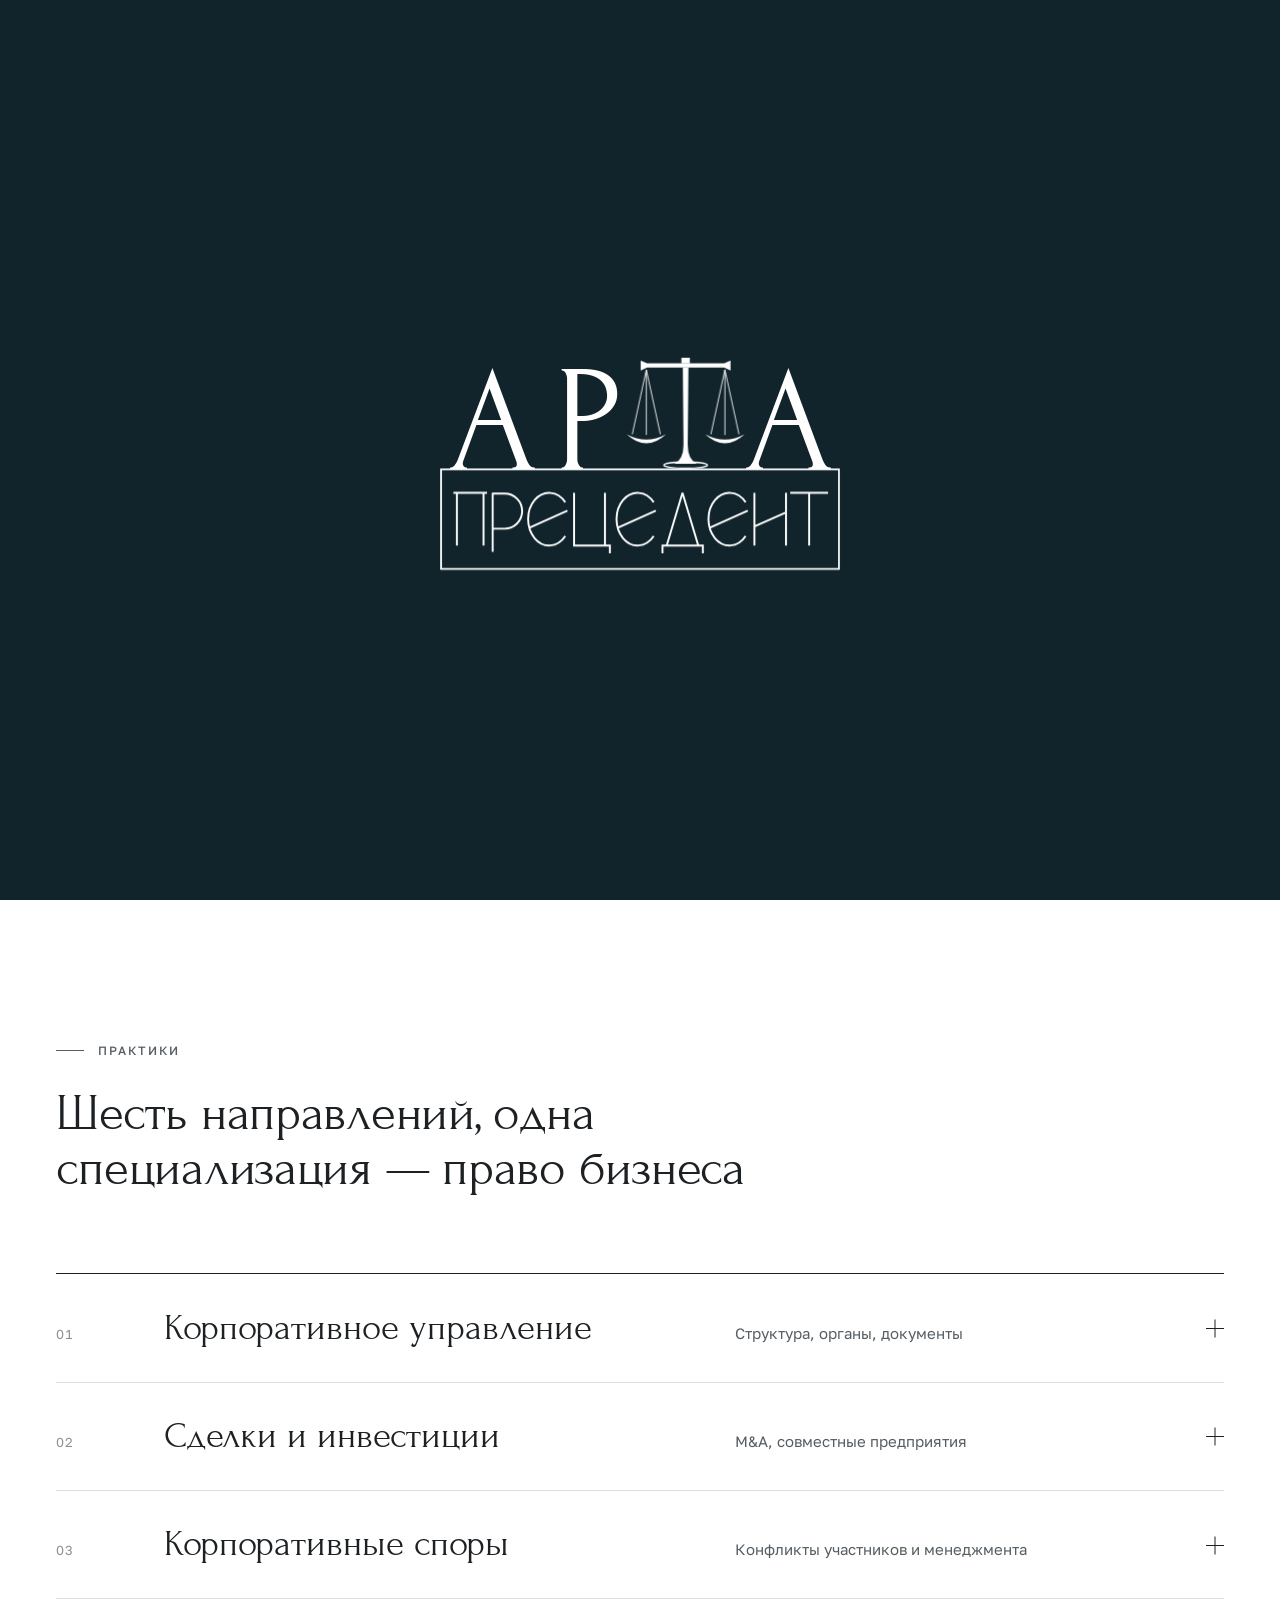
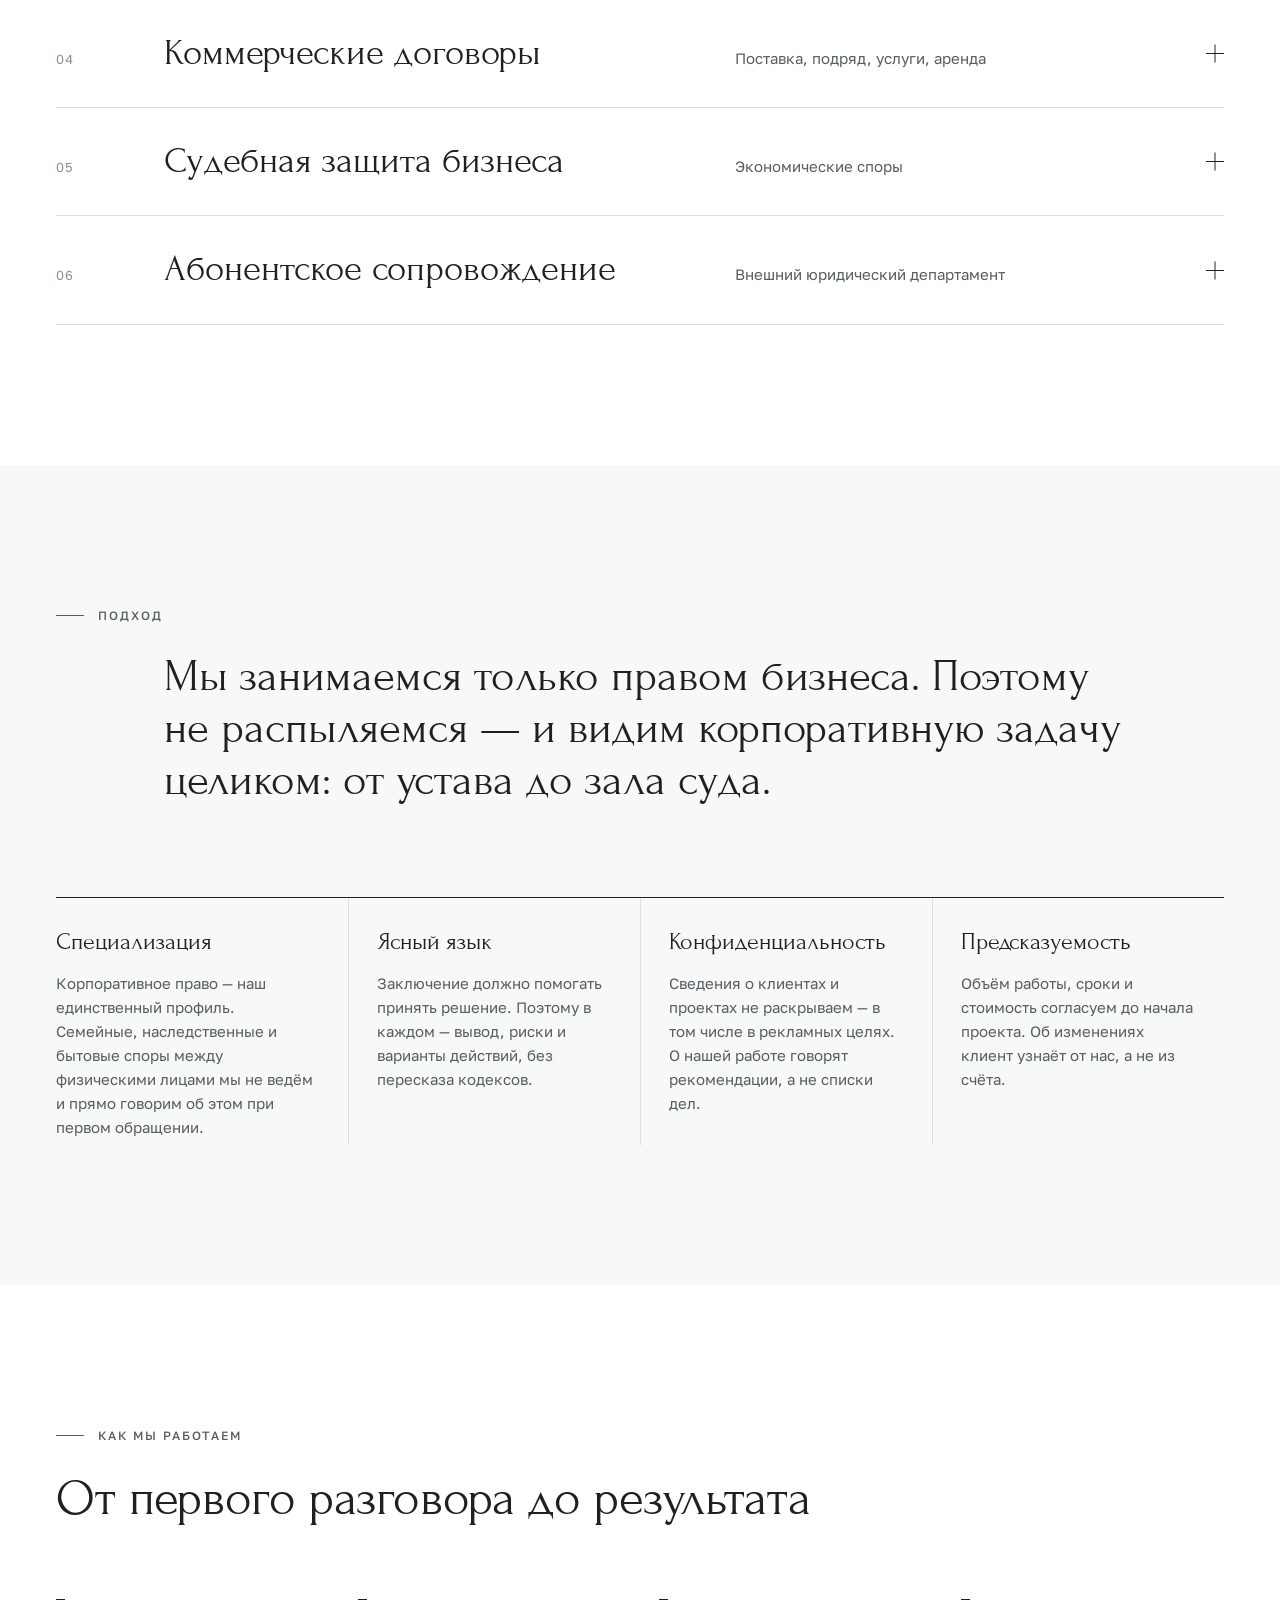
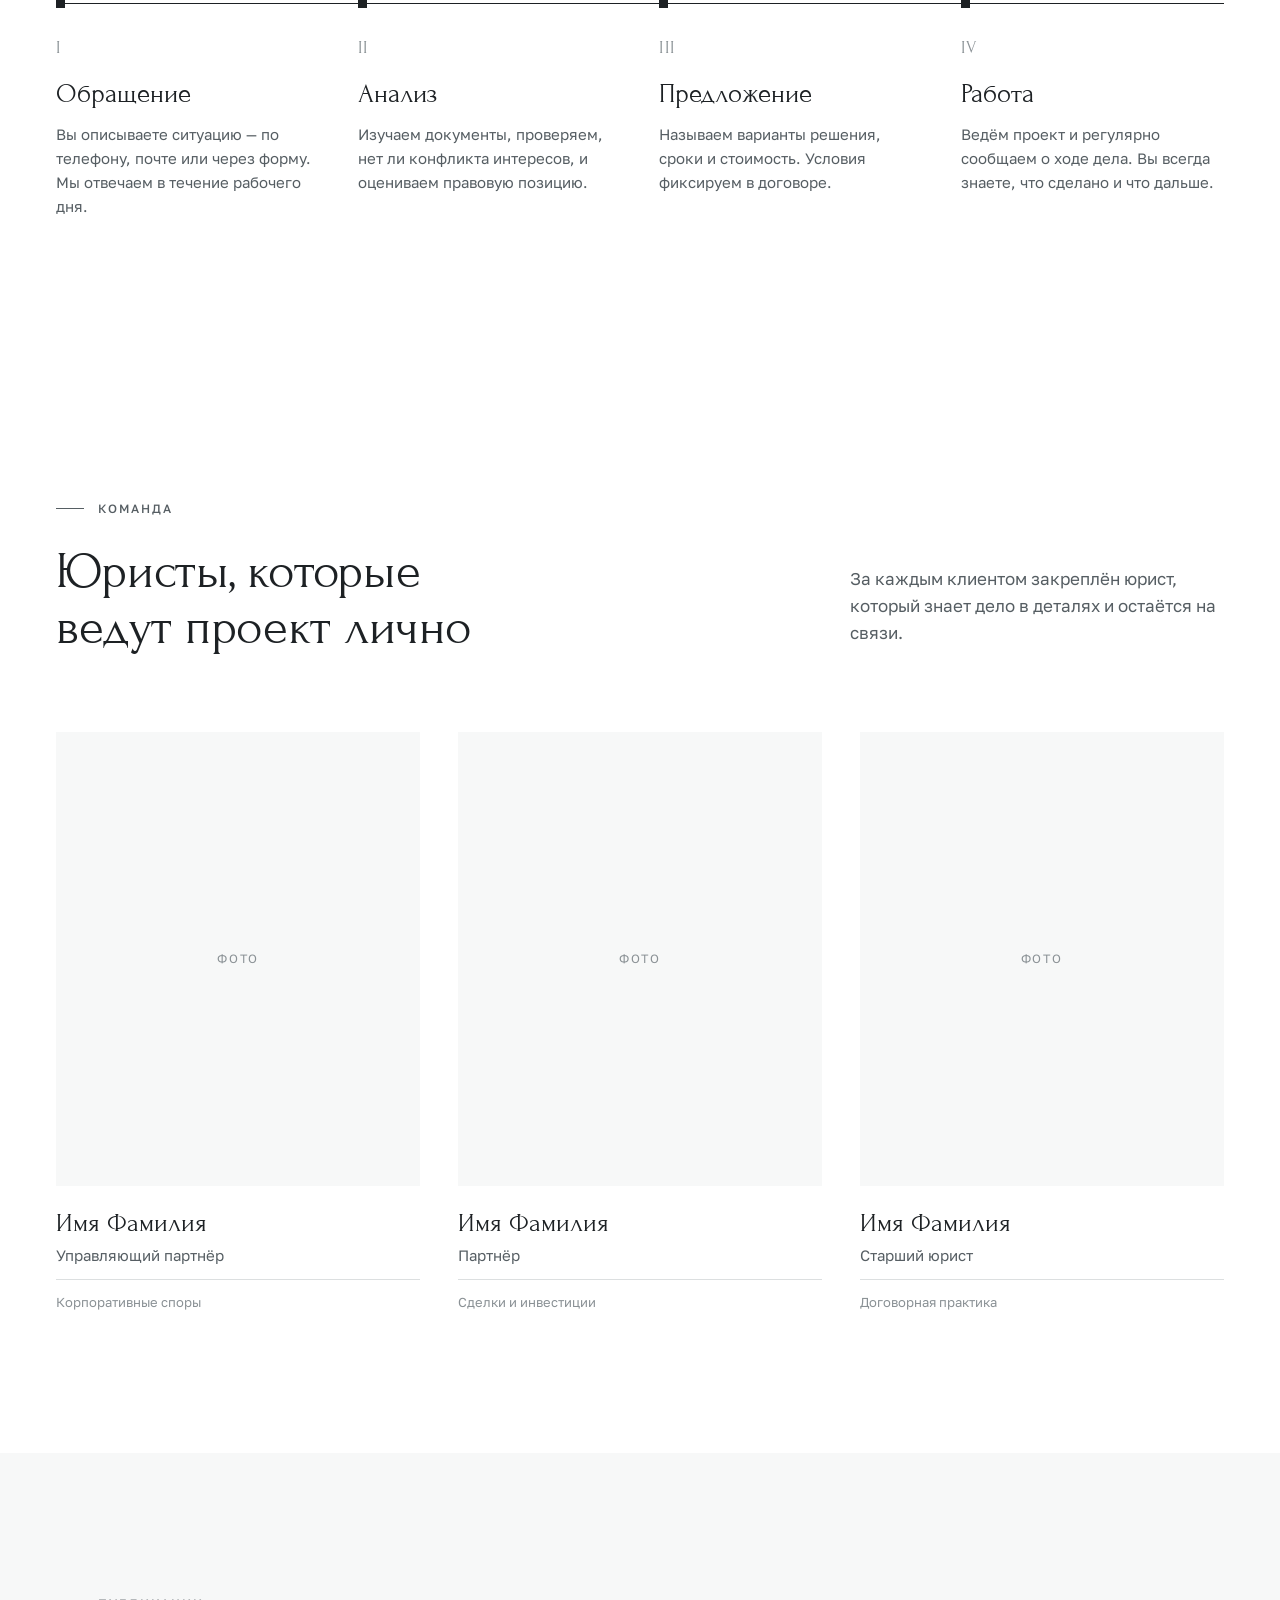
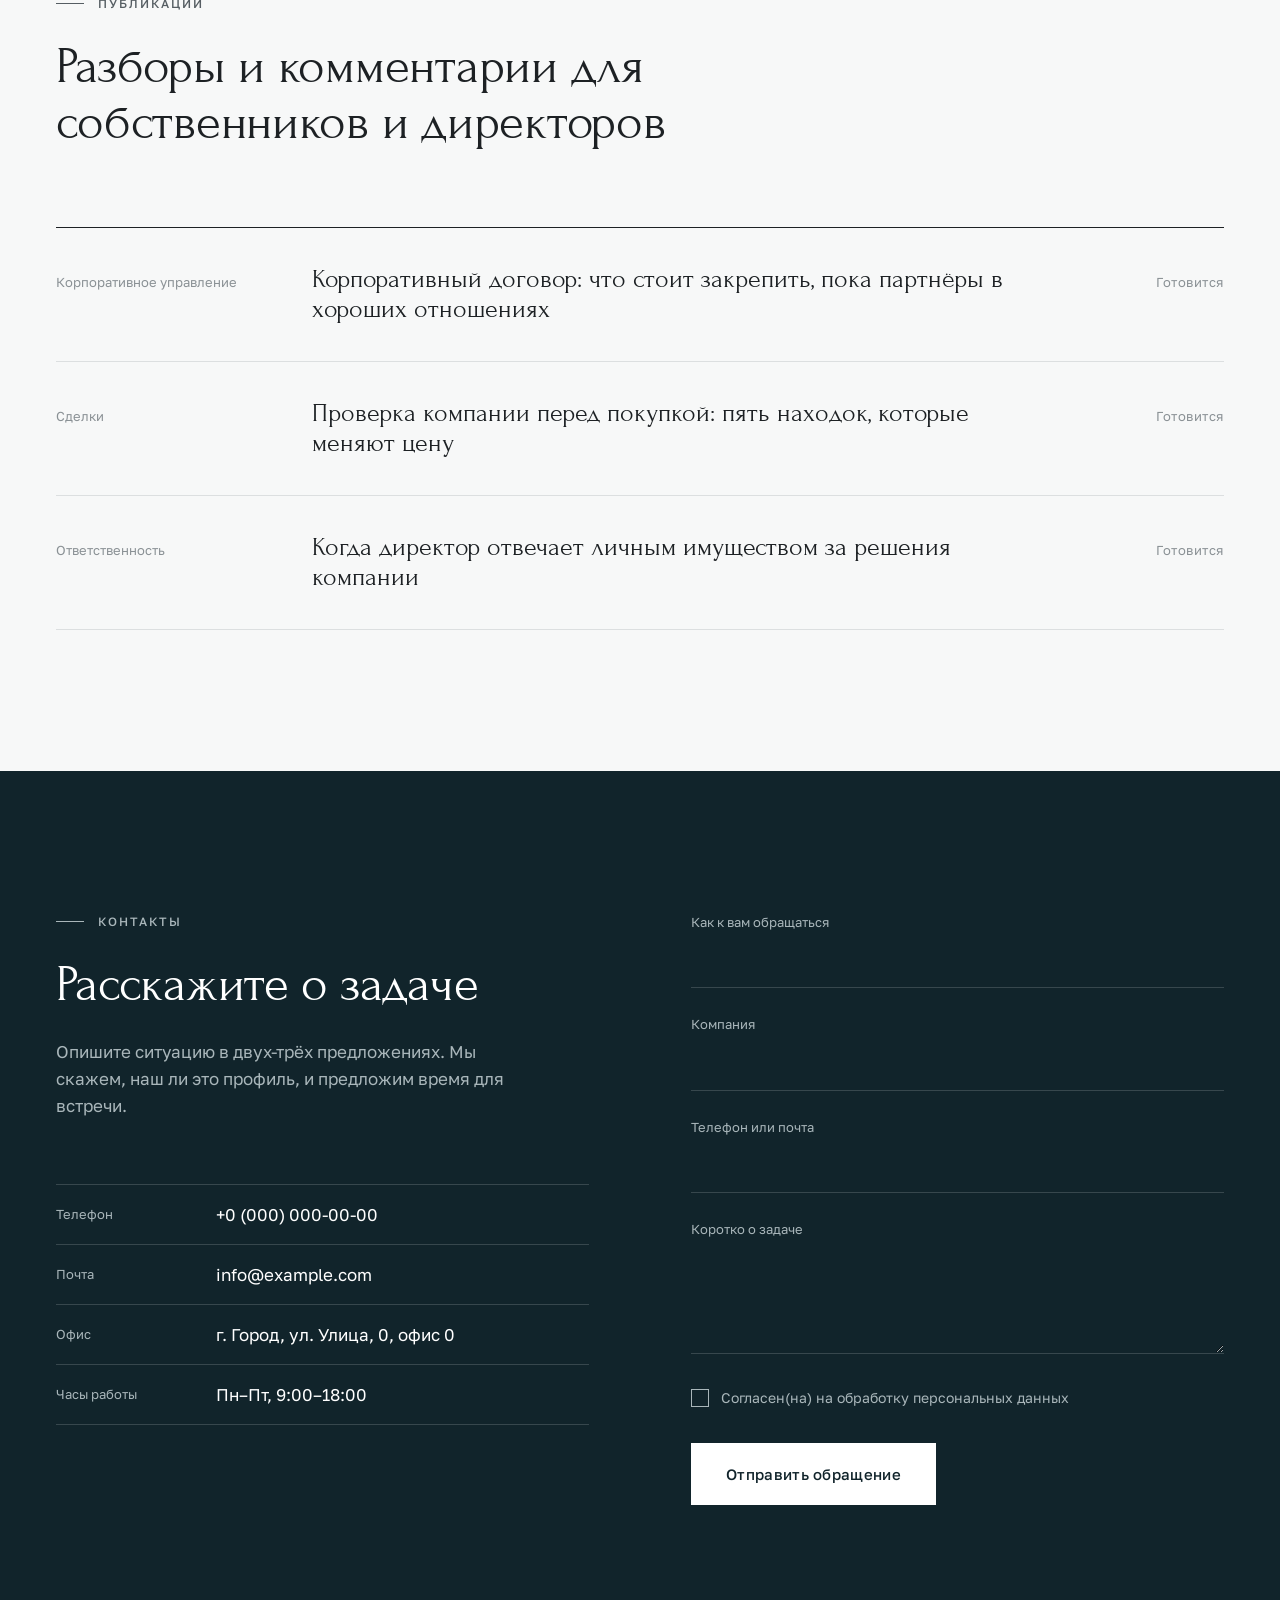
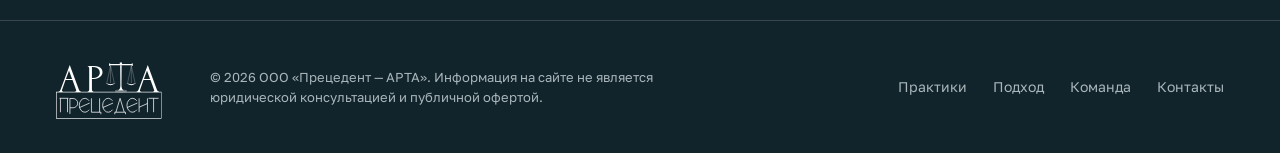
==== index.html @ ec27c7b7 "Сайт «Прецедент — АРТА»: первая версия Co-Authored-By: Claude Fable 5.2 <noreply@anthropic.com>" ====
<!doctype html>
<html lang="ru">
<head>
<meta charset="utf-8">
<meta name="viewport" content="width=device-width, initial-scale=1">
<title>Прецедент — АРТА · Корпоративное право</title>
<meta name="description" content="ООО «Прецедент — АРТА» — юридическая фирма, специализирующаяся на корпоративном праве: сделки, корпоративное управление, споры между участниками, сопровождение бизнеса.">
<meta name="theme-color" content="#ffffff">
<link rel="icon" href="assets/favicon.svg" type="image/svg+xml">
<link rel="preconnect" href="https://fonts.googleapis.com">
<link rel="preconnect" href="https://fonts.gstatic.com" crossorigin>
<link href="https://fonts.googleapis.com/css2?family=Forum&family=Golos+Text:wght@400;500;600&display=swap" rel="stylesheet">
<link rel="stylesheet" href="css/style.css">
<script>document.documentElement.classList.add('js')</script>
</head>
<body>

<!-- Логотип: один раз описан здесь, дальше подключается через <use href="#logo"> -->
<svg width="0" height="0" style="position:absolute" aria-hidden="true" focusable="false">
  <symbol id="logo" viewBox="0 0 1140 690">
    <g class="lg-arta" fill="currentColor" font-family="Forum, 'Times New Roman', serif" font-size="430" text-anchor="middle">
      <text x="150" y="400">А</text>
      <text x="425" y="400">Р</text>
      <text x="992" y="400">А</text>
    </g>
    <g class="lg-scales" fill="currentColor">
      <path d="M572 90l18 8h220l18-8v28l-18-8H590l-18 8z"/>
      <path d="M688 82h24v16h-24z"/>
      <path d="M692 110l2 220q0 42-26 54h64q-26-12-26-54l2-220z"/>
      <ellipse cx="700" cy="388" rx="62" ry="9" fill="none" stroke="currentColor" stroke-width="4"/>
      <g fill="none" stroke="currentColor" stroke-width="2.5">
        <path d="M588 116L548 300M588 116v186M588 116l40 184"/>
        <path d="M812 116l-40 184M812 116v186M812 116l40 184"/>
      </g>
      <path d="M532 300q56 52 112 0-56 30-112 0z"/>
      <path d="M756 300q56 52 112 0-56 30-112 0z"/>
    </g>
    <rect class="lg-frame" x="3" y="400" width="1134" height="284" fill="none" stroke="currentColor" stroke-width="5" pathLength="1"/>
    <g class="lg-word" transform="translate(38 467)" fill="none" stroke="currentColor" stroke-width="5.5">
      <!-- П -->
      <path pathLength="1" d="M0 0h96M10 0v150M86 0v150"/>
      <!-- Р -->
      <path pathLength="1" transform="translate(112)" d="M0 0v168M0 2h34a50 50 0 010 100H0"/>
      <!-- Е -->
      <path pathLength="1" transform="translate(213)" d="M106 26.8A60 75 0 10106 123.2M4 99L112 51"/>
      <!-- Ц -->
      <path pathLength="1" transform="translate(344)" d="M0 0v150h102v22M88 0v150"/>
      <!-- Е -->
      <path pathLength="1" transform="translate(465)" d="M106 26.8A60 75 0 10106 123.2M4 99L112 51"/>
      <!-- Д -->
      <path pathLength="1" transform="translate(596)" d="M57 0L12 150M57 0l45 150M0 172v-22h115v22"/>
      <!-- Е -->
      <path pathLength="1" transform="translate(727)" d="M106 26.8A60 75 0 10106 123.2M4 99L112 51"/>
      <!-- Н -->
      <path pathLength="1" transform="translate(858)" d="M0 0v150M90 0v150M0 96L90 56"/>
      <!-- Т -->
      <path pathLength="1" transform="translate(964)" d="M-4 0h108M50 0v150"/>
    </g>
  </symbol>
</svg>

<a class="skip" href="#main">К содержанию</a>

<header class="header" id="header">
  <div class="wrap header__in">
    <a class="header__logo" href="#top" aria-label="Прецедент — АРТА, на главную">
      <svg viewBox="0 0 1140 690" role="img" aria-hidden="true"><use href="#logo"/></svg>
    </a>
    <nav class="nav" id="nav" aria-label="Основная навигация">
      <a href="#practice">Практики</a>
      <a href="#approach">Подход</a>
      <a href="#process">Как мы работаем</a>
      <a href="#team">Команда</a>
      <a href="#insights">Публикации</a>
      <a href="#contact">Контакты</a>
    </nav>
    <div class="header__side">
      <!-- ЗАМЕНИТЬ: телефон -->
      <a class="header__tel" href="tel:+00000000000">+0 (000) 000-00-00</a>
      <button class="burger" id="burger" aria-expanded="false" aria-controls="nav" aria-label="Меню">
        <span></span><span></span>
      </button>
    </div>
  </div>
</header>

<main id="main">

<section class="hero" id="top">
  <div class="wrap hero__grid">
    <div class="hero__text">
      <p class="eyebrow hero__eyebrow">Юридическая фирма · корпоративное право</p>
      <h1 class="hero__title">
        <span class="line"><span>Правовая опора</span></span>
        <span class="line"><span>для компаний</span></span>
        <span class="line"><span>и их собственников</span></span>
      </h1>
      <div class="hero__below">
        <p class="hero__lead">«Прецедент — АРТА» сопровождает бизнес там, где цена ошибки высока: в&nbsp;сделках, корпоративных конфликтах и&nbsp;вопросах управления компанией.</p>
        <div class="hero__cta">
          <a class="btn" href="#contact"><span>Обсудить задачу</span></a>
          <a class="link-arrow" href="#practice">Направления практики</a>
        </div>
      </div>
    </div>

    <div class="hero__art" aria-hidden="true">
      <svg class="scales" id="scales" viewBox="0 0 480 560" fill="none" stroke="currentColor" stroke-width="1.25">
        <path class="draw" pathLength="1" d="M240 64v420"/>
        <path class="draw" pathLength="1" d="M176 484h128M150 500h180"/>
        <g id="sc-beam">
          <path class="draw" pathLength="1" d="M60 90h360"/>
          <circle cx="240" cy="90" r="6" fill="var(--bg)"/>
          <path d="M60 84v12M420 84v12"/>
        </g>
        <g id="sc-left" transform="translate(60 90)">
          <path class="draw" pathLength="1" d="M0 0l-62 200M0 0l62 200M0 0v200"/>
          <path class="draw" pathLength="1" d="M-74 200H74M-74 200q74 62 148 0"/>
        </g>
        <g id="sc-right" transform="translate(420 90)">
          <path class="draw" pathLength="1" d="M0 0l-62 200M0 0l62 200M0 0v200"/>
          <path class="draw" pathLength="1" d="M-74 200H74M-74 200q74 62 148 0"/>
        </g>
      </svg>
    </div>
  </div>

  <div class="wrap hero__foot">
    <p>Работаем с юридическими лицами и предпринимателями</p>
    <a href="#practice" class="hero__scroll"><i></i>Листайте</a>
  </div>
</section>

<section class="section practice" id="practice">
  <div class="wrap">
    <div class="section__head">
      <p class="eyebrow" data-reveal>Практики</p>
      <h2 class="h2" data-reveal>Шесть направлений, одна специализация&nbsp;— право бизнеса</h2>
    </div>

    <ul class="plist" id="plist">
      <li class="pitem" data-reveal>
        <button class="pitem__head" aria-expanded="false">
          <span class="pitem__n">01</span>
          <span class="pitem__t">Корпоративное управление</span>
          <span class="pitem__tag">Структура, органы, документы</span>
          <span class="pitem__x" aria-hidden="true"></span>
        </button>
        <div class="pitem__body"><div><div class="pitem__inner">
          <p>Выстраиваем структуру владения и управления компанией так, чтобы она выдерживала рост, приход инвестора и смену менеджмента.</p>
          <ul>
            <li>Создание, реорганизация и ликвидация компаний</li>
            <li>Уставы, положения, корпоративные договоры</li>
            <li>Подготовка и проведение собраний, решения органов управления</li>
            <li>Вход и выход участников, опционы, распределение долей</li>
          </ul>
        </div></div></div>
      </li>

      <li class="pitem" data-reveal>
        <button class="pitem__head" aria-expanded="false">
          <span class="pitem__n">02</span>
          <span class="pitem__t">Сделки и инвестиции</span>
          <span class="pitem__tag">M&amp;A, совместные предприятия</span>
          <span class="pitem__x" aria-hidden="true"></span>
        </button>
        <div class="pitem__body"><div><div class="pitem__inner">
          <p>Сопровождаем покупку и продажу бизнеса от первых переговоров до закрытия&nbsp;— на стороне покупателя, продавца или инвестора.</p>
          <ul>
            <li>Юридическая проверка компании и активов (due diligence)</li>
            <li>Структурирование сделки и условий расчётов</li>
            <li>Договоры купли-продажи долей и акций, соглашения участников</li>
            <li>Гарантии, заверения и механизмы защиты сторон</li>
          </ul>
        </div></div></div>
      </li>

      <li class="pitem" data-reveal>
        <button class="pitem__head" aria-expanded="false">
          <span class="pitem__n">03</span>
          <span class="pitem__t">Корпоративные споры</span>
          <span class="pitem__tag">Конфликты участников и менеджмента</span>
          <span class="pitem__x" aria-hidden="true"></span>
        </button>
        <div class="pitem__body"><div><div class="pitem__inner">
          <p>Представляем интересы компаний и собственников в конфликтах за контроль и активы&nbsp;— в суде и за столом переговоров.</p>
          <ul>
            <li>Оспаривание решений собраний и сделок общества</li>
            <li>Исключение участника, выход, выплата действительной стоимости доли</li>
            <li>Ответственность директора и взыскание убытков</li>
            <li>Защита от недружественного поглощения</li>
          </ul>
        </div></div></div>
      </li>

      <li class="pitem" data-reveal>
        <button class="pitem__head" aria-expanded="false">
          <span class="pitem__n">04</span>
          <span class="pitem__t">Коммерческие договоры</span>
          <span class="pitem__tag">Поставка, подряд, услуги, аренда</span>
          <span class="pitem__x" aria-hidden="true"></span>
        </button>
        <div class="pitem__body"><div><div class="pitem__inner">
          <p>Готовим и проверяем договоры, по которым компания действительно сможет получить своё, если контрагент нарушит обязательства.</p>
          <ul>
            <li>Разработка договоров и типовых форм под процессы клиента</li>
            <li>Правовая экспертиза и согласование условий с контрагентом</li>
            <li>Обеспечение исполнения: залог, поручительство, гарантии</li>
            <li>Претензионная работа</li>
          </ul>
        </div></div></div>
      </li>

      <li class="pitem" data-reveal>
        <button class="pitem__head" aria-expanded="false">
          <span class="pitem__n">05</span>
          <span class="pitem__t">Судебная защита бизнеса</span>
          <span class="pitem__tag">Экономические споры</span>
          <span class="pitem__x" aria-hidden="true"></span>
        </button>
        <div class="pitem__body"><div><div class="pitem__inner">
          <p>Ведём споры компаний с контрагентами и государственными органами&nbsp;— от оценки перспектив до исполнения решения.</p>
          <ul>
            <li>Взыскание задолженности и убытков</li>
            <li>Споры из договоров поставки, подряда, аренды</li>
            <li>Обжалование актов и действий государственных органов</li>
            <li>Сопровождение исполнительного производства</li>
          </ul>
        </div></div></div>
      </li>

      <li class="pitem" data-reveal>
        <button class="pitem__head" aria-expanded="false">
          <span class="pitem__n">06</span>
          <span class="pitem__t">Абонентское сопровождение</span>
          <span class="pitem__tag">Внешний юридический департамент</span>
          <span class="pitem__x" aria-hidden="true"></span>
        </button>
        <div class="pitem__body"><div><div class="pitem__inner">
          <p>Берём на себя текущие правовые вопросы компании: руководитель получает ответ юриста, не содержая отдел в штате.</p>
          <ul>
            <li>Консультации для руководства и подразделений</li>
            <li>Проверка контрагентов и документов</li>
            <li>Трудовые отношения с ключевыми сотрудниками</li>
            <li>Проверка деятельности на соответствие требованиям законодательства</li>
          </ul>
        </div></div></div>
      </li>
    </ul>
  </div>
</section>

<section class="section section--alt approach" id="approach">
  <div class="wrap">
    <div class="approach__top">
      <p class="eyebrow" data-reveal>Подход</p>
      <p class="statement" data-reveal>Мы занимаемся только правом бизнеса. Поэтому не&nbsp;распыляемся&nbsp;— и&nbsp;видим корпоративную задачу целиком: от устава до зала суда.</p>
    </div>

    <div class="principles">
      <article data-reveal>
        <h3>Специализация</h3>
        <p>Корпоративное право&nbsp;— наш единственный профиль. Семейные, наследственные и бытовые споры между физическими лицами мы не ведём и прямо говорим об этом при первом обращении.</p>
      </article>
      <article data-reveal>
        <h3>Ясный язык</h3>
        <p>Заключение должно помогать принять решение. Поэтому в каждом&nbsp;— вывод, риски и варианты действий, без пересказа кодексов.</p>
      </article>
      <article data-reveal>
        <h3>Конфиденциальность</h3>
        <p>Сведения о клиентах и проектах не раскрываем&nbsp;— в том числе в рекламных целях. О нашей работе говорят рекомендации, а не списки дел.</p>
      </article>
      <article data-reveal>
        <h3>Предсказуемость</h3>
        <p>Объём работы, сроки и стоимость согласуем до начала проекта. Об изменениях клиент узнаёт от нас, а не из счёта.</p>
      </article>
    </div>
  </div>
</section>

<section class="section process" id="process">
  <div class="wrap">
    <div class="section__head">
      <p class="eyebrow" data-reveal>Как мы работаем</p>
      <h2 class="h2" data-reveal>От первого разговора до результата</h2>
    </div>
    <ol class="steps" id="steps">
      <li data-reveal>
        <span class="steps__n">I</span>
        <h3>Обращение</h3>
        <p>Вы описываете ситуацию&nbsp;— по телефону, почте или через форму. Мы отвечаем в течение рабочего дня.</p>
      </li>
      <li data-reveal>
        <span class="steps__n">II</span>
        <h3>Анализ</h3>
        <p>Изучаем документы, проверяем, нет ли конфликта интересов, и оцениваем правовую позицию.</p>
      </li>
      <li data-reveal>
        <span class="steps__n">III</span>
        <h3>Предложение</h3>
        <p>Называем варианты решения, сроки и стоимость. Условия фиксируем в договоре.</p>
      </li>
      <li data-reveal>
        <span class="steps__n">IV</span>
        <h3>Работа</h3>
        <p>Ведём проект и регулярно сообщаем о ходе дела. Вы всегда знаете, что сделано и что дальше.</p>
      </li>
    </ol>
  </div>
</section>

<section class="section team" id="team">
  <div class="wrap">
    <div class="section__head section__head--row">
      <div>
        <p class="eyebrow" data-reveal>Команда</p>
        <h2 class="h2" data-reveal>Юристы, которые ведут проект лично</h2>
      </div>
      <p class="section__note" data-reveal>За каждым клиентом закреплён юрист, который знает дело в деталях и остаётся на связи.</p>
    </div>

    <!-- ЗАМЕНИТЬ: имена, должности, фотографии (положите фото в assets/ и замените .person__photo на <img>) -->
    <div class="people">
      <article class="person" data-reveal>
        <div class="person__photo"><span>Фото</span></div>
        <h3>Имя Фамилия</h3>
        <p>Управляющий партнёр</p>
        <p class="person__area">Корпоративные споры</p>
      </article>
      <article class="person" data-reveal>
        <div class="person__photo"><span>Фото</span></div>
        <h3>Имя Фамилия</h3>
        <p>Партнёр</p>
        <p class="person__area">Сделки и инвестиции</p>
      </article>
      <article class="person" data-reveal>
        <div class="person__photo"><span>Фото</span></div>
        <h3>Имя Фамилия</h3>
        <p>Старший юрист</p>
        <p class="person__area">Договорная практика</p>
      </article>
    </div>
  </div>
</section>

<section class="section section--alt insights" id="insights">
  <div class="wrap">
    <div class="section__head">
      <p class="eyebrow" data-reveal>Публикации</p>
      <h2 class="h2" data-reveal>Разборы и комментарии для собственников и директоров</h2>
    </div>

    <!-- ЗАМЕНИТЬ: темы примерные, ссылки появятся вместе с материалами -->
    <ul class="posts">
      <li data-reveal>
        <span class="posts__cat">Корпоративное управление</span>
        <h3>Корпоративный договор: что стоит закрепить, пока партнёры в хороших отношениях</h3>
        <span class="posts__st">Готовится</span>
      </li>
      <li data-reveal>
        <span class="posts__cat">Сделки</span>
        <h3>Проверка компании перед покупкой: пять находок, которые меняют цену</h3>
        <span class="posts__st">Готовится</span>
      </li>
      <li data-reveal>
        <span class="posts__cat">Ответственность</span>
        <h3>Когда директор отвечает личным имуществом за решения компании</h3>
        <span class="posts__st">Готовится</span>
      </li>
    </ul>
  </div>
</section>

<section class="contact" id="contact">
  <div class="wrap contact__grid">
    <div class="contact__info">
      <p class="eyebrow" data-reveal>Контакты</p>
      <h2 class="h2" data-reveal>Расскажите о&nbsp;задаче</h2>
      <p class="contact__lead" data-reveal>Опишите ситуацию в двух-трёх предложениях. Мы скажем, наш ли это профиль, и предложим время для встречи.</p>

      <!-- ЗАМЕНИТЬ: телефон, почта, адрес, часы работы -->
      <dl class="contact__list" data-reveal>
        <div><dt>Телефон</dt><dd><a href="tel:+00000000000">+0 (000) 000-00-00</a></dd></div>
        <div><dt>Почта</dt><dd><a href="mailto:info@example.com">info@example.com</a></dd></div>
        <div><dt>Офис</dt><dd>г. Город, ул. Улица, 0, офис 0</dd></div>
        <div><dt>Часы работы</dt><dd>Пн–Пт, 9:00–18:00</dd></div>
      </dl>
    </div>

    <!-- ЗАМЕНИТЬ: data-email — адрес, на который уходит обращение -->
    <form class="form" id="form" data-email="info@example.com" data-reveal novalidate>
      <label class="field">
        <span>Как к вам обращаться</span>
        <input type="text" name="name" autocomplete="name" required>
      </label>
      <label class="field">
        <span>Компания</span>
        <input type="text" name="company" autocomplete="organization">
      </label>
      <label class="field">
        <span>Телефон или почта</span>
        <input type="text" name="reply" required>
      </label>
      <label class="field">
        <span>Коротко о задаче</span>
        <textarea name="message" rows="3" required></textarea>
      </label>
      <label class="check">
        <input type="checkbox" name="agree" required>
        <span>Согласен(на) на обработку персональных данных</span>
      </label>
      <div class="form__row">
        <button class="btn btn--light" type="submit"><span>Отправить обращение</span></button>
        <p class="form__msg" id="form-msg" role="status"></p>
      </div>
    </form>
  </div>

  <footer class="footer">
    <div class="wrap footer__in">
      <a class="footer__logo" href="#top" aria-label="Наверх">
        <svg viewBox="0 0 1140 690" aria-hidden="true"><use href="#logo"/></svg>
      </a>
      <p class="footer__legal">© 2026 ООО «Прецедент — АРТА». Информация на сайте не является юридической консультацией и публичной офертой.</p>
      <nav class="footer__nav" aria-label="Нижняя навигация">
        <a href="#practice">Практики</a>
        <a href="#approach">Подход</a>
        <a href="#team">Команда</a>
        <a href="#contact">Контакты</a>
      </nav>
    </div>
  </footer>
</section>

</main>

<script src="js/main.js" defer></script>
</body>
</html>
---- css/style.css ----
/* Прецедент — АРТА
   Палитра по ТЗ: белый, светло-серый, графит. Тёмный петроль взят с фона фирменного логотипа. */

:root {
  --bg: #ffffff;
  --bg-alt: #f7f8f8;
  --ink: #1d2124;
  --ink-soft: #565e63;
  --ink-mute: #8a9195;
  --line: #dcdfe0;
  --deep: #11242b;
  --deep-soft: #a9b6ba;
  --deep-line: rgba(255, 255, 255, .16);

  --serif: "Forum", "Times New Roman", serif;
  --sans: "Golos Text", "Helvetica Neue", Arial, sans-serif;

  --gut: clamp(20px, 4.4vw, 72px);
  --head-h: 88px;
  --ease: cubic-bezier(.2, .7, .1, 1);
  --ease-io: cubic-bezier(.65, 0, .2, 1);
}

*, *::before, *::after { box-sizing: border-box; }
html { scroll-behavior: smooth; scroll-padding-top: var(--head-h); -webkit-text-size-adjust: 100%; }
body {
  margin: 0;
  background: var(--bg);
  color: var(--ink);
  font: 400 17px/1.6 var(--sans);
  -webkit-font-smoothing: antialiased;
  text-rendering: optimizeLegibility;
}
h1, h2, h3, p, ul, ol, dl, dd { margin: 0; }
ul, ol { padding: 0; list-style: none; }
a { color: inherit; text-decoration: none; }
button, input, textarea { font: inherit; color: inherit; }
svg { display: block; }
::selection { background: var(--deep); color: #fff; }
:focus-visible { outline: 2px solid currentColor; outline-offset: 4px; }

.wrap { width: 100%; max-width: 1440px; margin: 0 auto; padding: 0 var(--gut); }

.skip { position: absolute; left: -999px; top: 0; background: var(--ink); color: #fff; padding: 10px 16px; z-index: 100; }
.skip:focus { left: 0; }

/* логотип: толщину линий можно усиливать для мелких размеров */
.lg-word { stroke-width: var(--lg-sw, 5.5); }
.lg-frame { stroke-width: var(--lg-fw, 5); }

/* ───────── типографика ───────── */

.eyebrow {
  font-size: 12px; font-weight: 500; letter-spacing: .16em; text-transform: uppercase;
  color: var(--ink-soft);
  display: flex; align-items: center; gap: 14px;
}
.eyebrow::before { content: ""; width: 28px; height: 1px; background: currentColor; }

.h2 {
  font: 400 clamp(2rem, 4vw, 3.5rem)/1.08 var(--serif);
  letter-spacing: -.005em;
  max-width: 19em;
  text-wrap: balance;
}

/* ───────── кнопки и ссылки ───────── */

.btn {
  position: relative; display: inline-flex; align-items: center; justify-content: center;
  padding: 18px 34px; border: 1px solid var(--ink); background: var(--ink); color: #fff;
  font-size: 15px; font-weight: 500; letter-spacing: .02em; cursor: pointer;
  overflow: hidden; isolation: isolate;
  transition: color .45s var(--ease);
}
.btn::before {
  content: ""; position: absolute; inset: 0; background: #fff; z-index: -1;
  transform: translateY(101%); transition: transform .45s var(--ease);
}
.btn:hover { color: var(--ink); }
.btn:hover::before { transform: none; }
.btn--light { background: #fff; color: var(--deep); border-color: #fff; }
.btn--light::before { background: var(--deep); }
.btn--light:hover { color: #fff; }

.link-arrow { position: relative; font-size: 15px; font-weight: 500; padding: 6px 26px 6px 0; }
.link-arrow::before {
  content: ""; position: absolute; left: 0; right: 26px; bottom: 0; height: 1px; background: currentColor;
  transform-origin: right; transition: transform .5s var(--ease);
}
.link-arrow::after {
  content: ""; position: absolute; right: 4px; top: 50%; width: 8px; height: 8px;
  border-right: 1px solid; border-bottom: 1px solid;
  transform: translateY(-70%) rotate(45deg); transition: transform .4s var(--ease);
}
.link-arrow:hover::before { animation: underline .7s var(--ease); }
.link-arrow:hover::after { transform: translateY(-30%) rotate(45deg); }
@keyframes underline {
  0% { transform: scaleX(1); transform-origin: right; }
  49% { transform: scaleX(0); transform-origin: right; }
  50% { transform: scaleX(0); transform-origin: left; }
  100% { transform: scaleX(1); transform-origin: left; }
}

/* ───────── заставка ───────── */

.preloader {
  position: fixed; inset: 0; z-index: 200; background: var(--deep); color: #fff;
  display: grid; place-items: center;
  transition: transform .95s var(--ease-io);
}
.preloader svg { width: min(54vw, 400px); height: auto; overflow: visible; }
.preloader.is-done { transform: translateY(-100%); }

.preloader .lg-frame { stroke-dasharray: 1; stroke-dashoffset: 1; animation: dash 1.1s var(--ease-io) .15s forwards; }
.preloader .lg-word path { stroke-dasharray: 1; stroke-dashoffset: 1; animation: dash .8s var(--ease-io) forwards; }
.preloader .lg-word path:nth-child(1) { animation-delay: .30s; }
.preloader .lg-word path:nth-child(2) { animation-delay: .37s; }
.preloader .lg-word path:nth-child(3) { animation-delay: .44s; }
.preloader .lg-word path:nth-child(4) { animation-delay: .51s; }
.preloader .lg-word path:nth-child(5) { animation-delay: .58s; }
.preloader .lg-word path:nth-child(6) { animation-delay: .65s; }
.preloader .lg-word path:nth-child(7) { animation-delay: .72s; }
.preloader .lg-word path:nth-child(8) { animation-delay: .79s; }
.preloader .lg-word path:nth-child(9) { animation-delay: .86s; }
.preloader .lg-arta text { opacity: 0; animation: rise .9s var(--ease) forwards; }
.preloader .lg-arta text:nth-child(1) { animation-delay: .75s; }
.preloader .lg-arta text:nth-child(2) { animation-delay: .85s; }
.preloader .lg-arta text:nth-child(3) { animation-delay: 1.05s; }
.preloader .lg-scales { opacity: 0; animation: rise .9s var(--ease) .95s forwards; }
@keyframes dash { to { stroke-dashoffset: 0; } }
@keyframes rise { from { opacity: 0; transform: translateY(26px); } to { opacity: 1; transform: none; } }

/* ───────── шапка ───────── */

.header {
  position: fixed; inset: 0 0 auto 0; z-index: 50; height: var(--head-h);
  background: rgba(255, 255, 255, .94);
  border-bottom: 1px solid transparent;
  transition: transform .5s var(--ease), border-color .3s, height .4s var(--ease);
}
.header.is-scrolled { border-color: var(--line); --head-h: 72px; }
.header.is-hidden { transform: translateY(-100%); }
.header__in { height: 100%; display: flex; align-items: center; gap: 40px; }
.header__logo { --lg-sw: 9; --lg-fw: 8; flex: none; }
.header__logo svg { height: 54px; width: auto; transition: height .4s var(--ease); }
.header.is-scrolled .header__logo svg { height: 46px; }

.nav { display: flex; gap: clamp(18px, 2.2vw, 36px); margin-left: auto; font-size: 15px; }
.nav a { position: relative; padding: 6px 0; color: var(--ink-soft); transition: color .3s; }
.nav a::after {
  content: ""; position: absolute; left: 0; right: 0; bottom: 0; height: 1px; background: var(--ink);
  transform: scaleX(0); transform-origin: right; transition: transform .45s var(--ease);
}
.nav a:hover, .nav a.is-active { color: var(--ink); }
.nav a:hover::after, .nav a.is-active::after { transform: scaleX(1); transform-origin: left; }

.header__side { display: flex; align-items: center; gap: 20px; }
.header__tel { font-size: 15px; font-weight: 500; white-space: nowrap; font-variant-numeric: tabular-nums; }
.burger { display: none; width: 44px; height: 44px; background: none; border: 0; padding: 0; cursor: pointer; position: relative; }
.burger span { position: absolute; left: 9px; right: 9px; height: 1.5px; background: var(--ink); transition: transform .4s var(--ease), top .4s var(--ease); }
.burger span:nth-child(1) { top: 17px; }
.burger span:nth-child(2) { top: 26px; }
.burger[aria-expanded="true"] span:nth-child(1) { top: 21.5px; transform: rotate(45deg); }
.burger[aria-expanded="true"] span:nth-child(2) { top: 21.5px; transform: rotate(-45deg); }

/* ───────── первый экран ───────── */

.hero { min-height: 100svh; padding-top: var(--head-h); display: flex; flex-direction: column; }
.hero__grid {
  flex: 1; display: grid; grid-template-columns: minmax(0, 1fr) clamp(260px, 30vw, 440px);
  gap: clamp(24px, 5vw, 96px); align-items: center;
  padding-top: clamp(40px, 7vh, 96px); padding-bottom: clamp(40px, 6vh, 80px);
}
.hero__eyebrow { margin-bottom: clamp(24px, 4vh, 44px); }
.hero__title {
  font: 400 clamp(2.7rem, 6.6vw, 6.6rem)/1 var(--serif);
  letter-spacing: -.012em;
}
.line { display: block; overflow: hidden; padding-bottom: .08em; margin-bottom: -.02em; }
.line > span { display: block; }
.hero__below {
  margin-top: clamp(32px, 5vh, 60px);
  display: flex; flex-wrap: wrap; gap: 32px clamp(32px, 5vw, 80px); align-items: flex-end;
}
.hero__lead { flex: 0 1 27em; }
.hero__lead { font-size: clamp(1.02rem, 1.25vw, 1.2rem); color: var(--ink-soft); }
.hero__cta { display: flex; align-items: center; gap: 30px; flex-wrap: wrap; }

.hero__art { color: var(--ink); }
.scales { width: 100%; height: auto; overflow: visible; }
.scales #sc-beam, .scales #sc-left, .scales #sc-right { will-change: transform; }

.hero__foot {
  display: flex; justify-content: space-between; align-items: center; gap: 20px;
  padding-top: 22px; padding-bottom: 22px; font-size: 13px; color: var(--ink-soft);
  position: relative;
}
.hero__foot::before {
  content: ""; position: absolute; left: var(--gut); right: var(--gut); top: 0; height: 1px; background: var(--line);
  transform-origin: left;
}
.hero__scroll { display: flex; align-items: center; gap: 12px; }
.hero__scroll i { width: 1px; height: 28px; background: var(--line); position: relative; overflow: hidden; }
.hero__scroll i::after { content: ""; position: absolute; inset: 0; background: var(--ink); animation: drip 2.2s var(--ease-io) infinite; }
@keyframes drip { 0% { transform: translateY(-100%); } 55%, 100% { transform: translateY(100%); } }

/* анимация появления первого экрана */
.js .hero .line > span { transform: translateY(108%); }
.js .hero__eyebrow, .js .hero__below, .js .hero__foot > * { opacity: 0; transform: translateY(18px); }
.js .hero__foot::before { transform: scaleX(0); }
.js .scales .draw { stroke-dasharray: 1; stroke-dashoffset: 1; }
.js .scales circle, .js .scales #sc-beam > path:last-child { opacity: 0; }
.js .header { transform: translateY(-100%); }

.is-ready .header { transform: none; }
.is-ready .header.is-hidden { transform: translateY(-100%); }
.is-ready .hero .line > span { transform: none; transition: transform 1.15s var(--ease); }
.is-ready .hero .line:nth-child(2) > span { transition-delay: .09s; }
.is-ready .hero .line:nth-child(3) > span { transition-delay: .18s; }
.is-ready .hero__eyebrow, .is-ready .hero__below, .is-ready .hero__foot > * {
  opacity: 1; transform: none; transition: opacity .9s var(--ease) .45s, transform .9s var(--ease) .45s;
}
.is-ready .hero__eyebrow { transition-delay: .05s; }
.is-ready .hero__foot > * { transition-delay: .7s; }
.is-ready .hero__foot::before { transform: none; transition: transform 1.3s var(--ease-io) .5s; }
.is-ready .scales .draw { stroke-dashoffset: 0; transition: stroke-dashoffset 1.5s var(--ease-io) .25s; }
.is-ready .scales circle, .is-ready .scales #sc-beam > path:last-child { opacity: 1; transition: opacity .6s 1.2s; }

/* ───────── секции ───────── */

.section { padding: clamp(80px, 11vw, 168px) 0; }
.section--alt { background: var(--bg-alt); }
.section__head { margin-bottom: clamp(44px, 6vw, 88px); }
.section__head .eyebrow { margin-bottom: 26px; }
.section__head--row { display: flex; justify-content: space-between; align-items: end; gap: 40px; flex-wrap: wrap; }
.section__head--row > div { flex: 1 1 28em; }
.section__note { flex: 0 1 22em; color: var(--ink-soft); padding-bottom: .5em; }

/* появление по скроллу */
.js [data-reveal] { opacity: 0; transform: translateY(26px); transition: opacity 1s var(--ease), transform 1s var(--ease); transition-delay: var(--d, 0s); }
.js [data-reveal].is-in { opacity: 1; transform: none; }

/* ───────── практики ───────── */

.plist { border-top: 1px solid var(--ink); }
.pitem { border-bottom: 1px solid var(--line); }
.pitem__head {
  width: 100%; background: none; border: 0; cursor: pointer; text-align: left;
  display: grid; grid-template-columns: 5.5rem minmax(0, 1.25fr) minmax(0, 1fr) 28px; gap: 20px; align-items: baseline;
  padding: clamp(22px, 2.6vw, 36px) 0;
}
.pitem__n { font-size: 13px; color: var(--ink-mute); font-variant-numeric: tabular-nums; letter-spacing: .06em; }
.pitem__t {
  font: 400 clamp(1.55rem, 2.9vw, 2.6rem)/1.1 var(--serif);
  transition: transform .6s var(--ease);
}
.pitem__tag { font-size: 15px; color: var(--ink-soft); transition: opacity .4s; }
.pitem__x { position: relative; width: 18px; height: 18px; align-self: center; justify-self: end; }
.pitem__x::before, .pitem__x::after {
  content: ""; position: absolute; left: 0; right: 0; top: 50%; height: 1px; background: var(--ink);
  transition: transform .5s var(--ease);
}
.pitem__x::after { transform: rotate(90deg); }
.pitem__head:hover .pitem__t { transform: translateX(14px); }
.pitem__head[aria-expanded="true"] .pitem__x::after { transform: rotate(0deg); }
.pitem__head[aria-expanded="true"] .pitem__tag { opacity: .45; }

.pitem__body { display: grid; grid-template-rows: 0fr; transition: grid-template-rows .7s var(--ease-io); }
.pitem__body > div { overflow: hidden; }
.pitem.is-open .pitem__body { grid-template-rows: 1fr; }
.pitem__inner {
  display: grid; grid-template-columns: 5.5rem minmax(0, 1.25fr) minmax(0, 1fr) 28px; gap: 20px;
  padding: 4px 0 clamp(30px, 3.4vw, 48px);
  opacity: 0; transform: translateY(12px); transition: opacity .5s, transform .6s var(--ease);
}
.pitem.is-open .pitem__inner { opacity: 1; transform: none; transition-delay: .18s; }
.pitem__inner > p { grid-column: 2; max-width: 30em; color: var(--ink-soft); }
.pitem__inner > ul { grid-column: 3; font-size: 15px; }
.pitem__inner li { padding: 9px 0 9px 20px; border-bottom: 1px solid var(--line); position: relative; }
.pitem__inner li:first-child { padding-top: 0; }
.pitem__inner li:first-child::before { top: .75em; }
.pitem__inner li:last-child { border-bottom: 0; }
.pitem__inner li::before { content: ""; position: absolute; left: 0; top: calc(9px + .75em); width: 8px; height: 1px; background: var(--ink); }

/* ───────── подход ───────── */

.approach__top { display: grid; grid-template-columns: 5.5rem minmax(0, 1fr); gap: 26px 20px; }
.approach__top .eyebrow { grid-column: 1 / -1; }
.statement {
  grid-column: 2;
  font: 400 clamp(1.7rem, 3.5vw, 3.1rem)/1.16 var(--serif);
  max-width: 24em; text-wrap: pretty;
}
.principles {
  margin-top: clamp(56px, 7vw, 110px);
  display: grid; grid-template-columns: repeat(4, minmax(0, 1fr));
  border-top: 1px solid var(--ink);
}
.principles article { padding: 30px 28px 6px 0; }
.principles article + article { padding-left: 28px; border-left: 1px solid var(--line); }
.principles h3 { font: 400 1.5rem/1.2 var(--serif); margin-bottom: 14px; }
.principles p { font-size: 15px; color: var(--ink-soft); }

/* ───────── этапы ───────── */

.steps { display: grid; grid-template-columns: repeat(4, minmax(0, 1fr)); gap: 0 clamp(20px, 3vw, 48px); position: relative; }
.steps::before {
  content: ""; position: absolute; left: 0; right: 0; top: 0; height: 1px; background: var(--ink);
  transform: scaleX(0); transform-origin: left; transition: transform 1.8s var(--ease-io);
}
.steps.is-in::before { transform: none; }
.steps li { padding-top: 30px; position: relative; }
.steps li::before {
  content: ""; position: absolute; left: 0; top: -4px; width: 9px; height: 9px; background: var(--ink);
  transform: scale(0); transition: transform .5s var(--ease); transition-delay: calc(var(--d, 0s) + .2s);
}
.steps li.is-in::before { transform: none; }
.steps__n { font: 400 1.1rem/1 var(--serif); color: var(--ink-mute); letter-spacing: .08em; }
.steps h3 { font: 400 clamp(1.5rem, 2.1vw, 2rem)/1.15 var(--serif); margin: 18px 0 12px; }
.steps p { font-size: 15px; color: var(--ink-soft); max-width: 22em; }

/* ───────── команда ───────── */

.people { display: grid; grid-template-columns: repeat(3, minmax(0, 1fr)); gap: clamp(20px, 3vw, 48px); }
.person__photo {
  aspect-ratio: 4 / 5; background: var(--bg-alt); margin-bottom: 22px;
  display: grid; place-items: center; color: var(--ink-mute); font-size: 12px; letter-spacing: .16em; text-transform: uppercase;
  position: relative; overflow: hidden;
}
.person__photo::after {
  content: ""; position: absolute; inset: 0; background: var(--bg);
  transform-origin: top; transition: transform 1.1s var(--ease-io); transition-delay: var(--d, 0s);
}
.person.is-in .person__photo::after { transform: scaleY(0); }
.js .person:not(.is-in) .person__photo::after { transform: none; }
.person__photo img { width: 100%; height: 100%; object-fit: cover; }
.person h3 { font: 400 1.6rem/1.2 var(--serif); }
.person p { font-size: 15px; color: var(--ink-soft); margin-top: 4px; }
.person .person__area { color: var(--ink-mute); font-size: 13px; margin-top: 12px; padding-top: 12px; border-top: 1px solid var(--line); }

/* ───────── публикации ───────── */

.posts { border-top: 1px solid var(--ink); }
.posts li {
  display: grid; grid-template-columns: minmax(0, 14rem) minmax(0, 1fr) auto; gap: 16px 32px; align-items: baseline;
  padding: clamp(24px, 2.8vw, 38px) 0; border-bottom: 1px solid var(--line);
}
.posts__cat, .posts__st { font-size: 13px; color: var(--ink-mute); }
.posts__st { letter-spacing: .04em; }
.posts h3 { font: 400 clamp(1.3rem, 2vw, 1.8rem)/1.2 var(--serif); max-width: 28em; }

/* ───────── контакты и подвал ───────── */

.contact { background: var(--deep); color: #fff; padding-top: clamp(80px, 11vw, 168px); }
.contact .eyebrow { color: var(--deep-soft); margin-bottom: 26px; }
.contact__grid { display: grid; grid-template-columns: minmax(0, 1fr) minmax(0, 1fr); gap: 60px clamp(40px, 8vw, 140px); padding-bottom: clamp(72px, 9vw, 140px); }
.contact__lead { margin-top: 26px; color: var(--deep-soft); max-width: 27em; }
.contact__list { margin-top: clamp(40px, 5vw, 72px); border-top: 1px solid var(--deep-line); }
.contact__list > div { display: grid; grid-template-columns: 9rem 1fr; gap: 16px; padding: 16px 0; border-bottom: 1px solid var(--deep-line); }
.contact__list dt { font-size: 13px; color: var(--deep-soft); padding-top: 3px; }
.contact__list a { background: linear-gradient(currentColor, currentColor) 0 100% / 0 1px no-repeat; transition: background-size .45s var(--ease); }
.contact__list a:hover { background-size: 100% 1px; }

.form { display: grid; gap: 26px; align-content: start; }
.field { display: block; position: relative; }
.field span { display: block; font-size: 13px; color: var(--deep-soft); margin-bottom: 6px; transition: color .3s; }
.field input, .field textarea {
  width: 100%; background: none; border: 0; border-bottom: 1px solid var(--deep-line); border-radius: 0;
  padding: 8px 0 12px; font-size: 18px; color: #fff; outline: none; resize: vertical;
  transition: border-color .3s;
}
.field::after {
  content: ""; position: absolute; left: 0; right: 0; bottom: 0; height: 1px; background: #fff;
  transform: scaleX(0); transform-origin: left; transition: transform .6s var(--ease);
}
.field:focus-within::after { transform: none; }
.field:focus-within span { color: #fff; }
.field.is-bad input, .field.is-bad textarea { border-color: #e59a8c; }
.field.is-bad span { color: #e59a8c; }

.check { display: flex; gap: 12px; align-items: flex-start; font-size: 14px; color: var(--deep-soft); cursor: pointer; }
.check input {
  appearance: none; flex: none; width: 18px; height: 18px; margin: 2px 0 0; border: 1px solid var(--deep-soft); border-radius: 0;
  display: grid; place-items: center; cursor: pointer;
}
.check input::after { content: ""; width: 10px; height: 10px; background: #fff; transform: scale(0); transition: transform .25s var(--ease); }
.check input:checked::after { transform: none; }
.check.is-bad input { border-color: #e59a8c; }
.form__row { display: flex; align-items: center; gap: 24px; flex-wrap: wrap; margin-top: 8px; }
.form__msg { font-size: 14px; color: var(--deep-soft); }

.footer { border-top: 1px solid var(--deep-line); }
.footer__in { display: grid; grid-template-columns: auto minmax(0, 1fr) auto; gap: 24px 48px; align-items: center; padding-top: 34px; padding-bottom: 34px; }
.footer__logo { --lg-sw: 8; --lg-fw: 7; }
.footer__logo svg { height: 64px; width: auto; }
.footer__legal { font-size: 13px; color: var(--deep-soft); max-width: 36em; }
.footer__nav { display: flex; gap: 26px; font-size: 14px; }
.footer__nav a { color: var(--deep-soft); transition: color .3s; }
.footer__nav a:hover { color: #fff; }

/* ───────── адаптив ───────── */

@media (max-width: 1100px) {
  .header__tel { display: none; }
  .principles { grid-template-columns: repeat(2, minmax(0, 1fr)); }
  .principles article:nth-child(3) { padding-left: 0; border-left: 0; }
  .principles article:nth-child(n+3) { border-top: 1px solid var(--line); }
}

@media (max-width: 900px) {
  :root { --head-h: 72px; }
  body { font-size: 16px; }
  .burger { display: block; }
  .header__logo svg, .header.is-scrolled .header__logo svg { height: 44px; }
  .header__side { margin-left: auto; }
  .nav {
    position: fixed; inset: var(--head-h) 0 0 0; height: calc(100dvh - var(--head-h)); background: #fff; margin: 0;
    flex-direction: column; gap: 0; padding: 12px var(--gut) 40px; overflow: auto;
    font: 400 2rem/1.1 var(--serif);
    visibility: hidden; opacity: 0; transition: opacity .4s, visibility 0s .4s;
  }
  .nav a { color: var(--ink); padding: 20px 0; border-bottom: 1px solid var(--line); transform: translateY(14px); opacity: 0; transition: transform .6s var(--ease), opacity .6s; }
  .nav a::after { display: none; }
  .menu-open .nav { visibility: visible; opacity: 1; transition: opacity .4s; }
  .menu-open .nav a { transform: none; opacity: 1; }
  .menu-open .nav a:nth-child(2) { transition-delay: .04s; }
  .menu-open .nav a:nth-child(3) { transition-delay: .08s; }
  .menu-open .nav a:nth-child(4) { transition-delay: .12s; }
  .menu-open .nav a:nth-child(5) { transition-delay: .16s; }
  .menu-open .nav a:nth-child(6) { transition-delay: .20s; }
  .menu-open { overflow: hidden; }
  .menu-open .header { transform: none !important; }

  .hero__grid { grid-template-columns: 1fr; align-content: center; }
  .hero__art { order: -1; width: min(40vw, 190px); margin-bottom: 4px; }
  .hero__title { font-size: clamp(2rem, 9.2vw, 4rem); }
  .hero__eyebrow { font-size: 10.5px; letter-spacing: .05em; gap: 10px; }
  .hero__eyebrow::before { width: 18px; }

  .pitem__head { grid-template-columns: 2.4rem minmax(0, 1fr) 24px; gap: 12px; }
  .pitem__tag { grid-column: 2; grid-row: 2; font-size: 14px; }
  .pitem__x { grid-row: 1; grid-column: 3; }
  .pitem__head:hover .pitem__t { transform: none; }
  .pitem__inner { grid-template-columns: 2.4rem minmax(0, 1fr); gap: 20px 12px; }
  .pitem__inner > p, .pitem__inner > ul { grid-column: 2; }

  .approach__top { grid-template-columns: 1fr; }
  .statement { grid-column: 1; }
  .steps { grid-template-columns: 1fr 1fr; gap: 44px 24px; }
  .steps li:nth-child(n+3) { border-top: 1px solid var(--line); }
  .steps li:nth-child(n+3)::before { display: none; }
  .people { grid-template-columns: 1fr 1fr; }
  .posts li { grid-template-columns: 1fr auto; }
  .posts h3 { grid-column: 1 / -1; grid-row: 2; }
  .contact__grid { grid-template-columns: 1fr; }
  .footer__in { grid-template-columns: 1fr; }
  .footer__nav { flex-wrap: wrap; }
}

@media (max-width: 560px) {
  .principles { grid-template-columns: 1fr; }
  .principles article, .principles article + article { padding: 24px 0 22px; border-left: 0; }
  .principles article + article { border-top: 1px solid var(--line); }
  .steps { grid-template-columns: 1fr; gap: 0; }
  .steps::before { display: none; }
  .steps li { padding: 24px 0; border-top: 1px solid var(--line); }
  .steps li:first-child { border-top-color: var(--ink); }
  .steps li::before { display: none; }
  .people { grid-template-columns: 1fr; }
  .person__photo { aspect-ratio: 5 / 4; }
  .hero__cta { gap: 22px; }
  .btn { padding: 16px 26px; }
  .hero__foot p { max-width: 14em; }
  .contact__list > div { grid-template-columns: 1fr; gap: 2px; }
}

@media (prefers-reduced-motion: reduce) {
  html { scroll-behavior: auto; }
  *, *::before, *::after { animation-duration: .01ms !important; animation-delay: 0s !important; transition-duration: .01ms !important; transition-delay: 0s !important; }
}
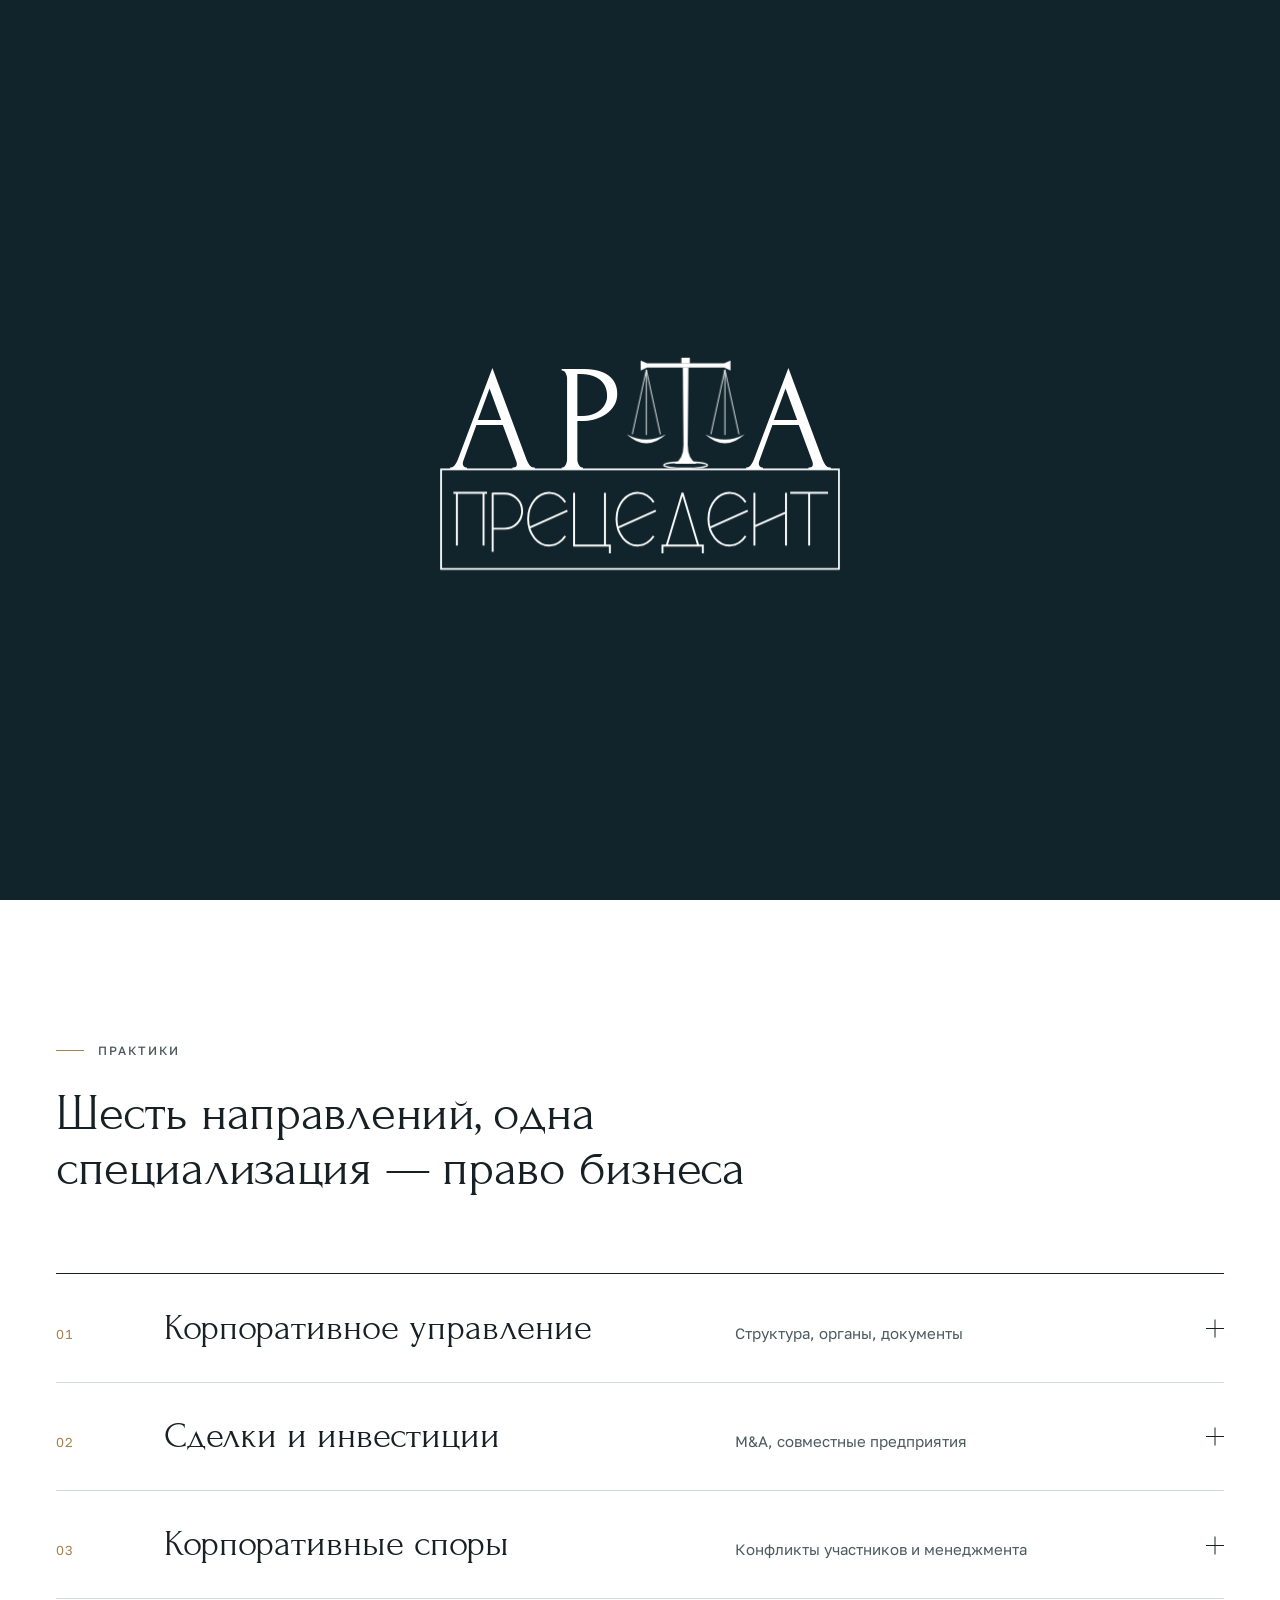
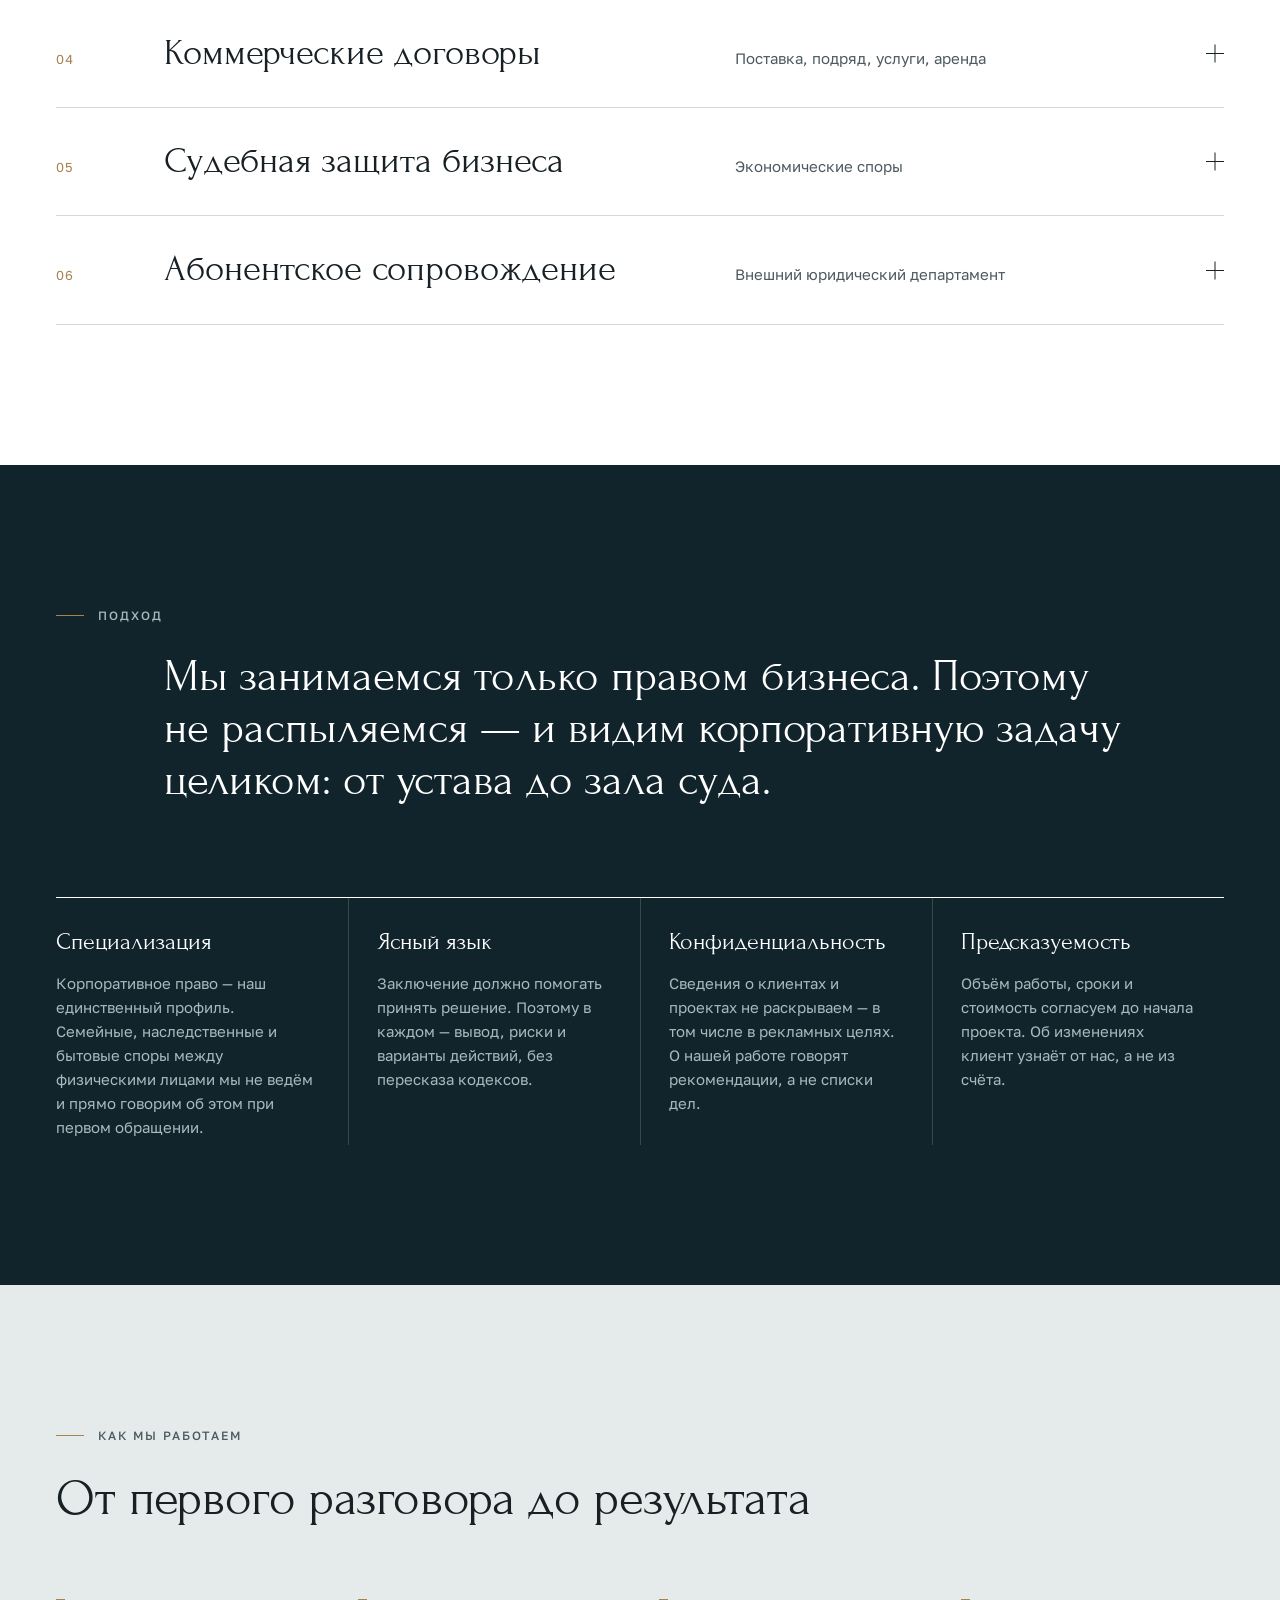
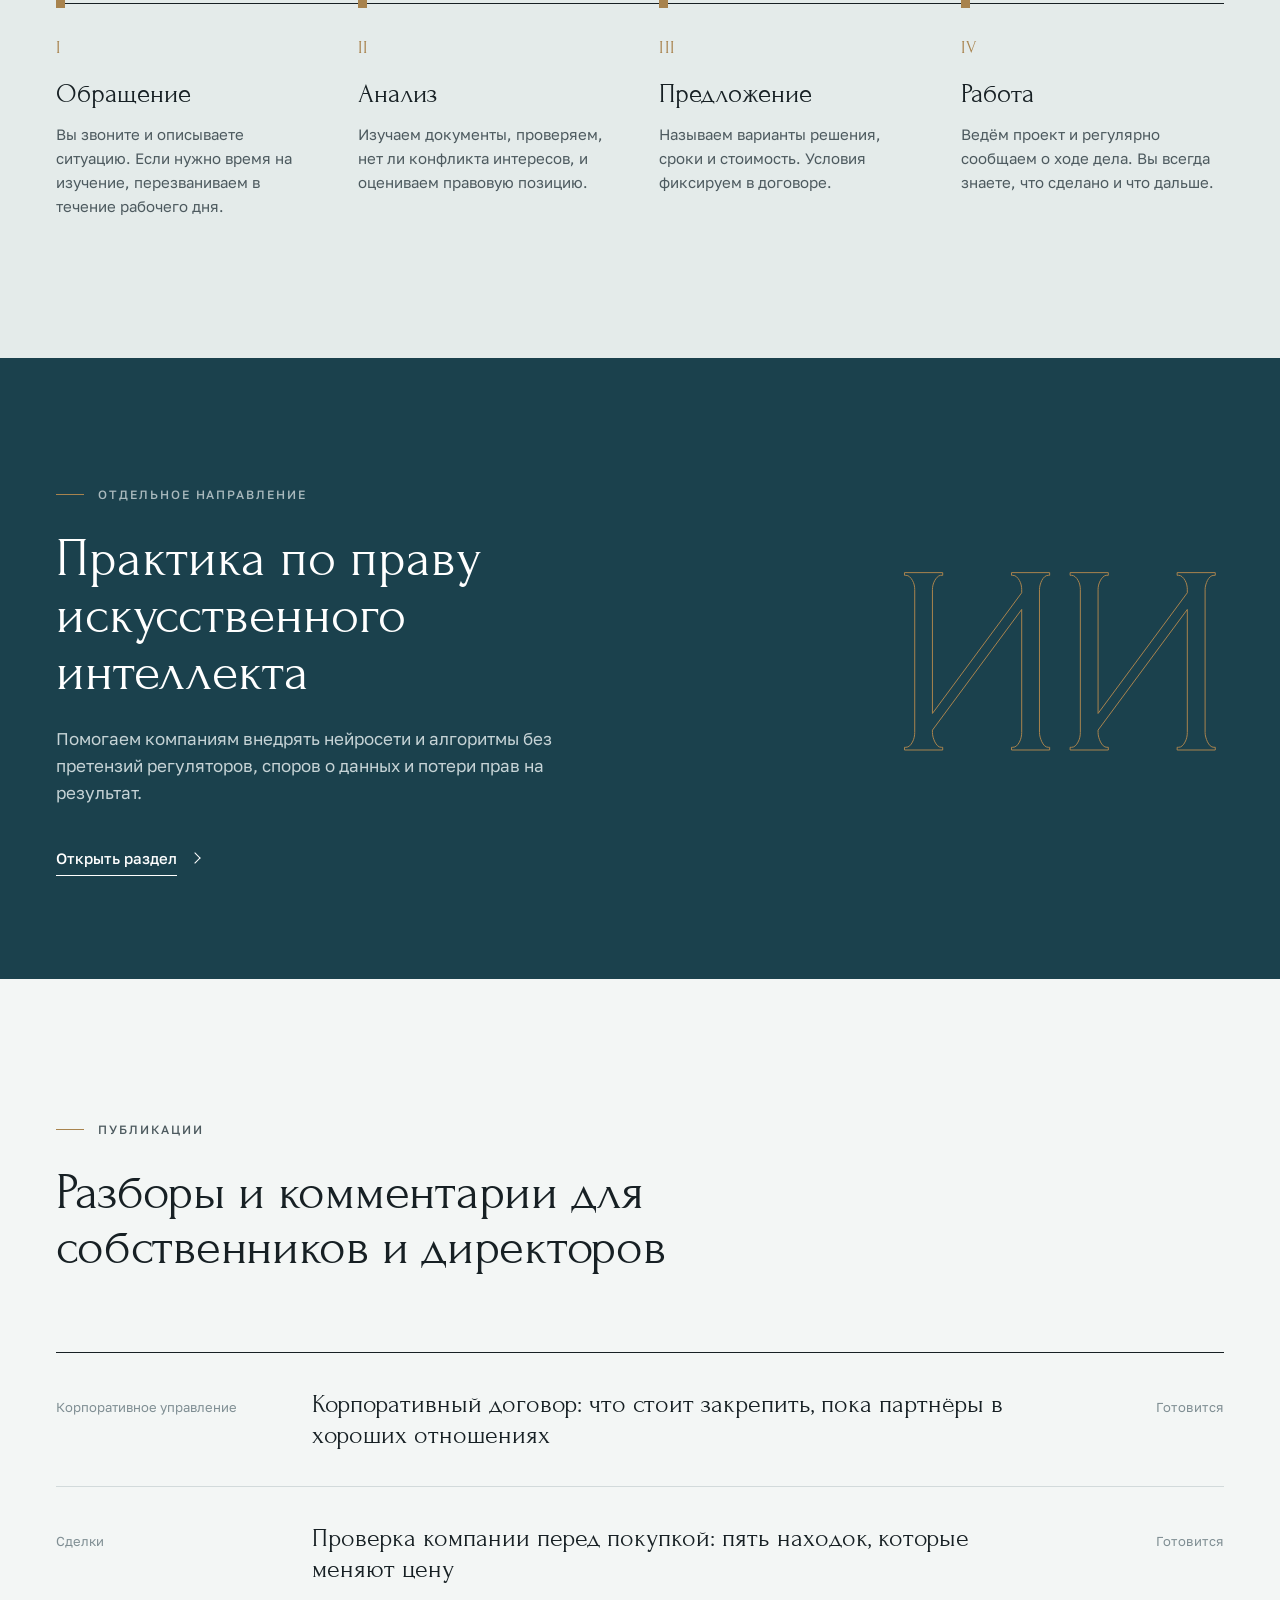
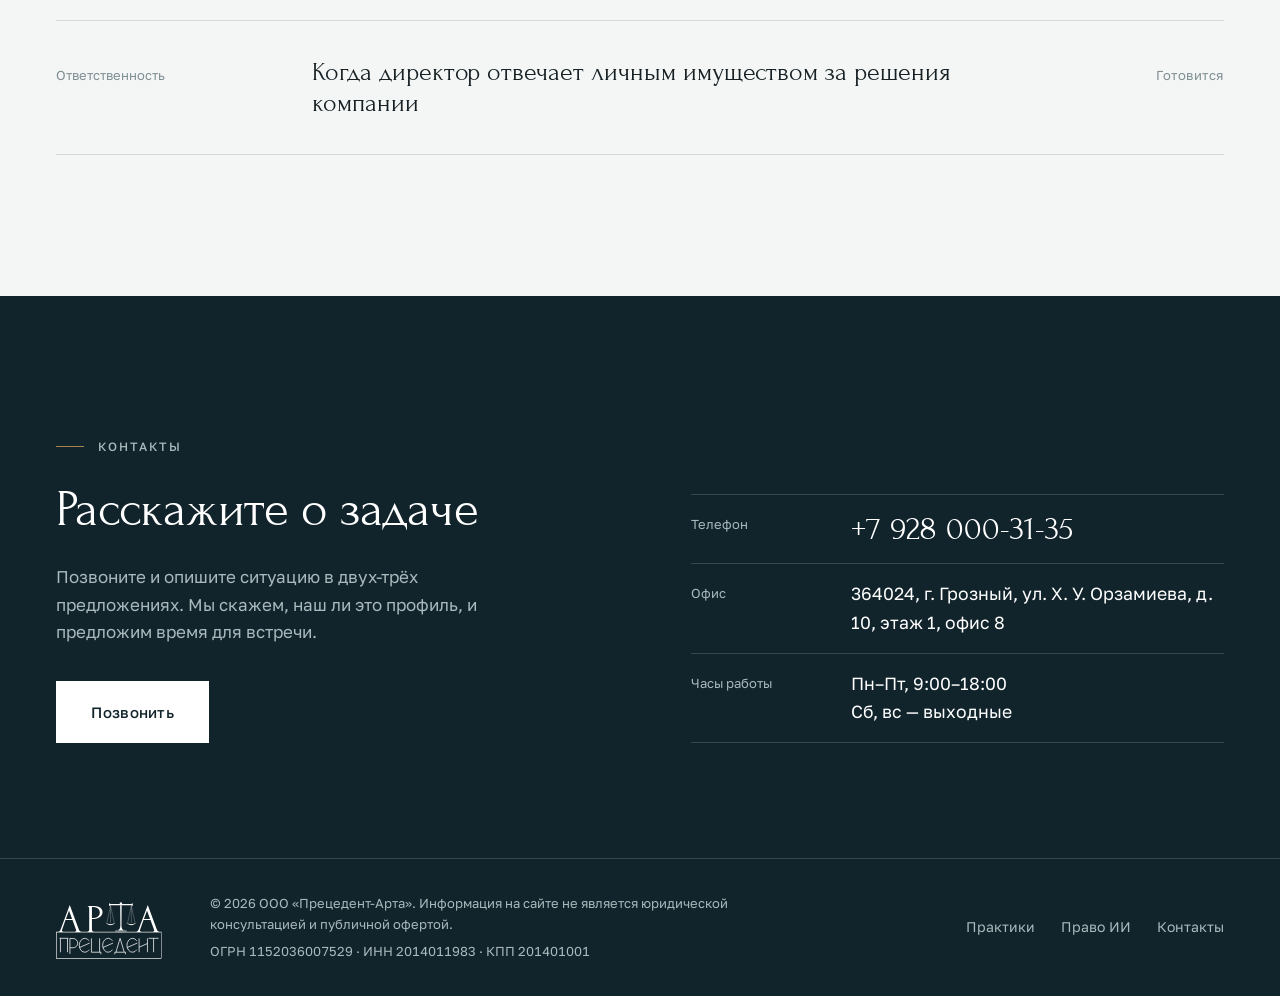
==== commit 678bf445: "Сайт «Прецедент — АРТА» Co-Authored-By: Claude Fable 5.2 <noreply@anthropic.com>" ====
--- a/index.html
+++ b/index.html
@@ -69,14 +69,12 @@
     <nav class="nav" id="nav" aria-label="Основная навигация">
       <a href="#practice">Практики</a>
       <a href="#approach">Подход</a>
+      <a href="ai.html">Право ИИ</a>
       <a href="#process">Как мы работаем</a>
-      <a href="#team">Команда</a>
-      <a href="#insights">Публикации</a>
       <a href="#contact">Контакты</a>
     </nav>
     <div class="header__side">
-      <!-- ЗАМЕНИТЬ: телефон -->
-      <a class="header__tel" href="tel:+00000000000">+0 (000) 000-00-00</a>
+      <a class="header__tel" href="tel:+79280003135">+7 928 000-31-35</a>
       <button class="burger" id="burger" aria-expanded="false" aria-controls="nav" aria-label="Меню">
         <span></span><span></span>
       </button>
@@ -126,12 +124,12 @@
   </div>
 
   <div class="wrap hero__foot">
-    <p>Работаем с юридическими лицами и предпринимателями</p>
+    <p>Работаем с юридическими лицами и предпринимателями · с 2015 года</p>
     <a href="#practice" class="hero__scroll"><i></i>Листайте</a>
   </div>
 </section>
 
-<section class="section practice" id="practice">
+<section class="section section--white practice" id="practice">
   <div class="wrap">
     <div class="section__head">
       <p class="eyebrow" data-reveal>Практики</p>
@@ -250,7 +248,7 @@
   </div>
 </section>
 
-<section class="section section--alt approach" id="approach">
+<section class="section section--deep approach" id="approach">
   <div class="wrap">
     <div class="approach__top">
       <p class="eyebrow" data-reveal>Подход</p>
@@ -278,7 +276,7 @@
   </div>
 </section>
 
-<section class="section process" id="process">
+<section class="section section--alt process" id="process">
   <div class="wrap">
     <div class="section__head">
       <p class="eyebrow" data-reveal>Как мы работаем</p>
@@ -288,7 +286,7 @@
       <li data-reveal>
         <span class="steps__n">I</span>
         <h3>Обращение</h3>
-        <p>Вы описываете ситуацию&nbsp;— по телефону, почте или через форму. Мы отвечаем в течение рабочего дня.</p>
+        <p>Вы звоните и описываете ситуацию. Если нужно время на изучение, перезваниваем в течение рабочего дня.</p>
       </li>
       <li data-reveal>
         <span class="steps__n">II</span>
@@ -309,41 +307,19 @@
   </div>
 </section>
 
-<section class="section team" id="team">
-  <div class="wrap">
-    <div class="section__head section__head--row">
-      <div>
-        <p class="eyebrow" data-reveal>Команда</p>
-        <h2 class="h2" data-reveal>Юристы, которые ведут проект лично</h2>
-      </div>
-      <p class="section__note" data-reveal>За каждым клиентом закреплён юрист, который знает дело в деталях и остаётся на связи.</p>
-    </div>
-
-    <!-- ЗАМЕНИТЬ: имена, должности, фотографии (положите фото в assets/ и замените .person__photo на <img>) -->
-    <div class="people">
-      <article class="person" data-reveal>
-        <div class="person__photo"><span>Фото</span></div>
-        <h3>Имя Фамилия</h3>
-        <p>Управляющий партнёр</p>
-        <p class="person__area">Корпоративные споры</p>
-      </article>
-      <article class="person" data-reveal>
-        <div class="person__photo"><span>Фото</span></div>
-        <h3>Имя Фамилия</h3>
-        <p>Партнёр</p>
-        <p class="person__area">Сделки и инвестиции</p>
-      </article>
-      <article class="person" data-reveal>
-        <div class="person__photo"><span>Фото</span></div>
-        <h3>Имя Фамилия</h3>
-        <p>Старший юрист</p>
-        <p class="person__area">Договорная практика</p>
-      </article>
-    </div>
-  </div>
-</section>
-
-<section class="section section--alt insights" id="insights">
+<a class="aiband" href="ai.html" id="ai">
+  <div class="wrap aiband__in">
+    <div>
+      <p class="eyebrow" data-reveal>Отдельное направление</p>
+      <h2 data-reveal>Практика по праву искусственного интеллекта</h2>
+      <p data-reveal>Помогаем компаниям внедрять нейросети и алгоритмы без претензий регуляторов, споров о данных и потери прав на результат.</p>
+      <span class="link-arrow" data-reveal>Открыть раздел</span>
+    </div>
+    <div class="aiband__mark" aria-hidden="true">ИИ</div>
+  </div>
+</a>
+
+<section class="section insights" id="insights">
   <div class="wrap">
     <div class="section__head">
       <p class="eyebrow" data-reveal>Публикации</p>
@@ -376,44 +352,15 @@
     <div class="contact__info">
       <p class="eyebrow" data-reveal>Контакты</p>
       <h2 class="h2" data-reveal>Расскажите о&nbsp;задаче</h2>
-      <p class="contact__lead" data-reveal>Опишите ситуацию в двух-трёх предложениях. Мы скажем, наш ли это профиль, и предложим время для встречи.</p>
-
-      <!-- ЗАМЕНИТЬ: телефон, почта, адрес, часы работы -->
-      <dl class="contact__list" data-reveal>
-        <div><dt>Телефон</dt><dd><a href="tel:+00000000000">+0 (000) 000-00-00</a></dd></div>
-        <div><dt>Почта</dt><dd><a href="mailto:info@example.com">info@example.com</a></dd></div>
-        <div><dt>Офис</dt><dd>г. Город, ул. Улица, 0, офис 0</dd></div>
-        <div><dt>Часы работы</dt><dd>Пн–Пт, 9:00–18:00</dd></div>
-      </dl>
-    </div>
-
-    <!-- ЗАМЕНИТЬ: data-email — адрес, на который уходит обращение -->
-    <form class="form" id="form" data-email="info@example.com" data-reveal novalidate>
-      <label class="field">
-        <span>Как к вам обращаться</span>
-        <input type="text" name="name" autocomplete="name" required>
-      </label>
-      <label class="field">
-        <span>Компания</span>
-        <input type="text" name="company" autocomplete="organization">
-      </label>
-      <label class="field">
-        <span>Телефон или почта</span>
-        <input type="text" name="reply" required>
-      </label>
-      <label class="field">
-        <span>Коротко о задаче</span>
-        <textarea name="message" rows="3" required></textarea>
-      </label>
-      <label class="check">
-        <input type="checkbox" name="agree" required>
-        <span>Согласен(на) на обработку персональных данных</span>
-      </label>
-      <div class="form__row">
-        <button class="btn btn--light" type="submit"><span>Отправить обращение</span></button>
-        <p class="form__msg" id="form-msg" role="status"></p>
-      </div>
-    </form>
+      <p class="contact__lead" data-reveal>Позвоните и опишите ситуацию в двух-трёх предложениях. Мы скажем, наш ли это профиль, и предложим время для встречи.</p>
+      <a class="btn btn--light contact__call" href="tel:+79280003135" data-reveal><span>Позвонить</span></a>
+    </div>
+
+    <dl class="contact__list" data-reveal>
+      <div><dt>Телефон</dt><dd><a href="tel:+79280003135">+7 928 000-31-35</a></dd></div>
+      <div><dt>Офис</dt><dd>364024, г. Грозный, ул. Х. У. Орзамиева, д. 10, этаж 1, офис 8</dd></div>
+      <div><dt>Часы работы</dt><dd>Пн–Пт, 9:00–18:00<br>Сб, вс — выходные</dd></div>
+    </dl>
   </div>
 
   <footer class="footer">
@@ -421,11 +368,10 @@
       <a class="footer__logo" href="#top" aria-label="Наверх">
         <svg viewBox="0 0 1140 690" aria-hidden="true"><use href="#logo"/></svg>
       </a>
-      <p class="footer__legal">© 2026 ООО «Прецедент — АРТА». Информация на сайте не является юридической консультацией и публичной офертой.</p>
+      <p class="footer__legal">© 2026 ООО «Прецедент-Арта». Информация на сайте не является юридической консультацией и публичной офертой.<span>ОГРН 1152036007529 · ИНН 2014011983 · КПП 201401001</span></p>
       <nav class="footer__nav" aria-label="Нижняя навигация">
         <a href="#practice">Практики</a>
-        <a href="#approach">Подход</a>
-        <a href="#team">Команда</a>
+        <a href="ai.html">Право ИИ</a>
         <a href="#contact">Контакты</a>
       </nav>
     </div>
--- a/css/style.css
+++ b/css/style.css
@@ -2,15 +2,20 @@
    Палитра по ТЗ: белый, светло-серый, графит. Тёмный петроль взят с фона фирменного логотипа. */
 
 :root {
-  --bg: #ffffff;
-  --bg-alt: #f7f8f8;
-  --ink: #1d2124;
-  --ink-soft: #565e63;
-  --ink-mute: #8a9195;
-  --line: #dcdfe0;
-  --deep: #11242b;
-  --deep-soft: #a9b6ba;
+  --white: #ffffff;
+  --bg: #f3f6f5;            /* холодная «бумага» вместо чистого белого */
+  --bg-alt: #e4ebea;        /* светлый петроль */
+  --ink: #172024;
+  --ink-soft: #4d5a5f;
+  --ink-mute: #7f8e93;
+  --line: #d2dadb;
+  --deep: #11242b;          /* фон фирменного логотипа */
+  --petrol: #1b414d;
+  --brass: #a8834e;         /* единственный акцент, малыми дозами */
+  --deep-soft: #a9b9bd;
   --deep-line: rgba(255, 255, 255, .16);
+  --head-bg: rgba(243, 246, 245, .94);
+  --sec: var(--bg);
 
   --serif: "Forum", "Times New Roman", serif;
   --sans: "Golos Text", "Helvetica Neue", Arial, sans-serif;
@@ -55,7 +60,7 @@
   color: var(--ink-soft);
   display: flex; align-items: center; gap: 14px;
 }
-.eyebrow::before { content: ""; width: 28px; height: 1px; background: currentColor; }
+.eyebrow::before { content: ""; width: 28px; height: 1px; background: var(--brass); }
 
 .h2 {
   font: 400 clamp(2rem, 4vw, 3.5rem)/1.08 var(--serif);
@@ -68,13 +73,13 @@
 
 .btn {
   position: relative; display: inline-flex; align-items: center; justify-content: center;
-  padding: 18px 34px; border: 1px solid var(--ink); background: var(--ink); color: #fff;
+  padding: 18px 34px; border: 1px solid var(--ink); background: var(--ink); color: var(--white);
   font-size: 15px; font-weight: 500; letter-spacing: .02em; cursor: pointer;
   overflow: hidden; isolation: isolate;
   transition: color .45s var(--ease);
 }
 .btn::before {
-  content: ""; position: absolute; inset: 0; background: #fff; z-index: -1;
+  content: ""; position: absolute; inset: 0; background: var(--bg); z-index: -1;
   transform: translateY(101%); transition: transform .45s var(--ease);
 }
 .btn:hover { color: var(--ink); }
@@ -135,7 +140,7 @@
 
 .header {
   position: fixed; inset: 0 0 auto 0; z-index: 50; height: var(--head-h);
-  background: rgba(255, 255, 255, .94);
+  background: var(--head-bg);
   border-bottom: 1px solid transparent;
   transition: transform .5s var(--ease), border-color .3s, height .4s var(--ease);
 }
@@ -230,7 +235,12 @@
 /* ───────── секции ───────── */
 
 .section { padding: clamp(80px, 11vw, 168px) 0; }
-.section--alt { background: var(--bg-alt); }
+.section--white { --sec: var(--white); background: var(--white); }
+.section--alt { --sec: var(--bg-alt); background: var(--bg-alt); }
+.section--deep {
+  --sec: var(--deep); background: var(--deep); color: #fff;
+  --ink: #ffffff; --ink-soft: var(--deep-soft); --ink-mute: #7f9499; --line: var(--deep-line);
+}
 .section__head { margin-bottom: clamp(44px, 6vw, 88px); }
 .section__head .eyebrow { margin-bottom: 26px; }
 .section__head--row { display: flex; justify-content: space-between; align-items: end; gap: 40px; flex-wrap: wrap; }
@@ -250,7 +260,7 @@
   display: grid; grid-template-columns: 5.5rem minmax(0, 1.25fr) minmax(0, 1fr) 28px; gap: 20px; align-items: baseline;
   padding: clamp(22px, 2.6vw, 36px) 0;
 }
-.pitem__n { font-size: 13px; color: var(--ink-mute); font-variant-numeric: tabular-nums; letter-spacing: .06em; }
+.pitem__n { font-size: 13px; color: var(--brass); font-variant-numeric: tabular-nums; letter-spacing: .06em; }
 .pitem__t {
   font: 400 clamp(1.55rem, 2.9vw, 2.6rem)/1.1 var(--serif);
   transition: transform .6s var(--ease);
@@ -312,24 +322,24 @@
 .steps.is-in::before { transform: none; }
 .steps li { padding-top: 30px; position: relative; }
 .steps li::before {
-  content: ""; position: absolute; left: 0; top: -4px; width: 9px; height: 9px; background: var(--ink);
+  content: ""; position: absolute; left: 0; top: -4px; width: 9px; height: 9px; background: var(--brass);
   transform: scale(0); transition: transform .5s var(--ease); transition-delay: calc(var(--d, 0s) + .2s);
 }
 .steps li.is-in::before { transform: none; }
-.steps__n { font: 400 1.1rem/1 var(--serif); color: var(--ink-mute); letter-spacing: .08em; }
+.steps__n { font: 400 1.1rem/1 var(--serif); color: var(--brass); letter-spacing: .08em; }
 .steps h3 { font: 400 clamp(1.5rem, 2.1vw, 2rem)/1.15 var(--serif); margin: 18px 0 12px; }
 .steps p { font-size: 15px; color: var(--ink-soft); max-width: 22em; }
 
 /* ───────── команда ───────── */
 
-.people { display: grid; grid-template-columns: repeat(3, minmax(0, 1fr)); gap: clamp(20px, 3vw, 48px); }
+.people { display: grid; grid-template-columns: repeat(3, minmax(0, 1fr)); /* третья колонка пуста намеренно: место для новых людей */ gap: clamp(20px, 3vw, 48px); }
 .person__photo {
-  aspect-ratio: 4 / 5; background: var(--bg-alt); margin-bottom: 22px;
+  aspect-ratio: 4 / 5; background: var(--bg-alt); margin-bottom: 22px; max-width: 100%;
   display: grid; place-items: center; color: var(--ink-mute); font-size: 12px; letter-spacing: .16em; text-transform: uppercase;
   position: relative; overflow: hidden;
 }
 .person__photo::after {
-  content: ""; position: absolute; inset: 0; background: var(--bg);
+  content: ""; position: absolute; inset: 0; background: var(--sec);
   transform-origin: top; transition: transform 1.1s var(--ease-io); transition-delay: var(--d, 0s);
 }
 .person.is-in .person__photo::after { transform: scaleY(0); }
@@ -356,7 +366,10 @@
 .contact .eyebrow { color: var(--deep-soft); margin-bottom: 26px; }
 .contact__grid { display: grid; grid-template-columns: minmax(0, 1fr) minmax(0, 1fr); gap: 60px clamp(40px, 8vw, 140px); padding-bottom: clamp(72px, 9vw, 140px); }
 .contact__lead { margin-top: 26px; color: var(--deep-soft); max-width: 27em; }
-.contact__list { margin-top: clamp(40px, 5vw, 72px); border-top: 1px solid var(--deep-line); }
+.contact__list { border-top: 1px solid var(--deep-line); align-self: end; }
+.contact__call { margin-top: 36px; }
+.contact__list dd { font-size: 1.1rem; }
+.contact__list div:first-child dd { font: 400 clamp(1.7rem, 2.6vw, 2.4rem)/1.1 var(--serif); }
 .contact__list > div { display: grid; grid-template-columns: 9rem 1fr; gap: 16px; padding: 16px 0; border-bottom: 1px solid var(--deep-line); }
 .contact__list dt { font-size: 13px; color: var(--deep-soft); padding-top: 3px; }
 .contact__list a { background: linear-gradient(currentColor, currentColor) 0 100% / 0 1px no-repeat; transition: background-size .45s var(--ease); }
@@ -394,10 +407,63 @@
 .footer__in { display: grid; grid-template-columns: auto minmax(0, 1fr) auto; gap: 24px 48px; align-items: center; padding-top: 34px; padding-bottom: 34px; }
 .footer__logo { --lg-sw: 8; --lg-fw: 7; }
 .footer__logo svg { height: 64px; width: auto; }
-.footer__legal { font-size: 13px; color: var(--deep-soft); max-width: 36em; }
+.footer__legal { font-size: 13px; color: var(--deep-soft); max-width: 40em; }
+.footer__legal span { display: block; margin-top: 6px; font-variant-numeric: tabular-nums; }
 .footer__nav { display: flex; gap: 26px; font-size: 14px; }
 .footer__nav a { color: var(--deep-soft); transition: color .3s; }
 .footer__nav a:hover { color: #fff; }
+
+/* ───────── вход в ИИ-практику (на главной) ───────── */
+
+.aiband { background: var(--petrol); color: #fff; display: block; position: relative; overflow: hidden; }
+.aiband__in { display: grid; grid-template-columns: minmax(0, 1.25fr) minmax(0, 1fr); gap: 40px clamp(32px, 6vw, 110px); align-items: center; padding-top: clamp(64px, 8vw, 120px); padding-bottom: clamp(64px, 8vw, 120px); }
+.aiband .eyebrow { color: var(--deep-soft); margin-bottom: 26px; }
+.aiband h2 { font: 400 clamp(2rem, 4.2vw, 3.7rem)/1.06 var(--serif); max-width: 13em; text-wrap: balance; }
+.aiband p { margin-top: 24px; color: #c6d3d6; max-width: 31em; }
+.aiband .link-arrow { display: inline-block; margin-top: 34px; }
+.aiband__mark {
+  font: 400 clamp(9rem, 21vw, 19rem)/.8 var(--serif); letter-spacing: -.02em; text-align: right;
+  color: transparent; -webkit-text-stroke: 1px var(--brass); user-select: none;
+  transition: transform 1.2s var(--ease), color .8s var(--ease);
+}
+.aiband:hover .aiband__mark { transform: translateX(-14px); color: rgba(168, 131, 78, .14); }
+.aiband:hover .link-arrow::before { animation: underline .7s var(--ease); }
+.aiband:hover .link-arrow::after { transform: translateY(-70%) translateX(5px) rotate(-45deg); }
+.aiband .link-arrow::after, .link-arrow--out::after { transform: translateY(-50%) rotate(-45deg); }
+
+/* ───────── страница ИИ-практики ───────── */
+
+.page-ai {
+  --bg: #0f2128; --bg-alt: #14303a; --white: #0f2128; --sec: #0f2128;
+  --ink: #eef3f2; --ink-soft: #a9b9bd; --ink-mute: #7f9499; --line: rgba(255, 255, 255, .15);
+  --head-bg: rgba(15, 33, 40, .94);
+}
+.page-ai .btn { background: #fff; border-color: #fff; color: var(--deep); }
+.page-ai .btn::before { background: var(--brass); }
+.page-ai .btn:hover { color: #fff; }
+.page-ai ::selection { background: var(--brass); color: #fff; }
+.page-ai .hero__title { font-size: clamp(2.3rem, 5.6vw, 5.5rem); }
+
+.tasks { display: grid; grid-template-columns: repeat(2, minmax(0, 1fr)); gap: 0 clamp(32px, 6vw, 110px); border-top: 1px solid var(--ink); }
+.task { padding: clamp(28px, 3.2vw, 46px) 0; border-bottom: 1px solid var(--line); display: grid; grid-template-columns: 3rem minmax(0, 1fr); gap: 8px 12px; align-content: start; }
+.task__n { font: 400 1.05rem/1.9 var(--serif); color: var(--brass); letter-spacing: .06em; }
+.task h3 { font: 400 clamp(1.5rem, 2.3vw, 2.1rem)/1.12 var(--serif); }
+.task p { grid-column: 2; color: var(--ink-soft); font-size: 15.5px; max-width: 32em; }
+.task__law { grid-column: 2; font-size: 12.5px; color: var(--ink-mute); letter-spacing: .04em; margin-top: 8px; }
+
+.abroad { display: grid; grid-template-columns: minmax(0, 1fr) minmax(0, 1.15fr); gap: 36px clamp(32px, 6vw, 110px); align-items: start; }
+.abroad .eyebrow { margin-bottom: 26px; }
+.abroad__list li { padding: 20px 0; border-bottom: 1px solid var(--line); color: var(--ink-soft); }
+.abroad__list li:first-child { border-top: 1px solid var(--ink); }
+.abroad__list b { display: block; font: 400 1.4rem/1.2 var(--serif); color: var(--ink); margin-bottom: 6px; }
+
+.asks { border-top: 1px solid var(--ink); }
+.asks li { padding: clamp(20px, 2.4vw, 32px) 0; border-bottom: 1px solid var(--line); font: 400 clamp(1.35rem, 2.5vw, 2.2rem)/1.18 var(--serif); display: grid; grid-template-columns: 3rem minmax(0, 1fr); gap: 12px; }
+.asks li::before { content: "«"; color: var(--brass); }
+
+.aicta { display: flex; flex-wrap: wrap; justify-content: space-between; align-items: flex-end; gap: 36px 60px; padding-bottom: clamp(72px, 9vw, 140px); }
+.aicta__tel { font: 400 clamp(1.8rem, 3.4vw, 3rem)/1 var(--serif); display: block; margin-top: 30px; font-variant-numeric: lining-nums; }
+.aicta__side { display: flex; flex-wrap: wrap; align-items: center; gap: 28px; }
 
 /* ───────── адаптив ───────── */
 
@@ -415,7 +481,7 @@
   .header__logo svg, .header.is-scrolled .header__logo svg { height: 44px; }
   .header__side { margin-left: auto; }
   .nav {
-    position: fixed; inset: var(--head-h) 0 0 0; height: calc(100dvh - var(--head-h)); background: #fff; margin: 0;
+    position: fixed; inset: var(--head-h) 0 0 0; height: calc(100dvh - var(--head-h)); background: var(--bg); margin: 0;
     flex-direction: column; gap: 0; padding: 12px var(--gut) 40px; overflow: auto;
     font: 400 2rem/1.1 var(--serif);
     visibility: hidden; opacity: 0; transition: opacity .4s, visibility 0s .4s;
@@ -455,6 +521,10 @@
   .posts h3 { grid-column: 1 / -1; grid-row: 2; }
   .contact__grid { grid-template-columns: 1fr; }
   .footer__in { grid-template-columns: 1fr; }
+  .aiband__in { grid-template-columns: 1fr; }
+  .aiband__mark { text-align: left; order: -1; font-size: clamp(6rem, 30vw, 10rem); }
+  .tasks, .abroad { grid-template-columns: 1fr; }
+  .task, .asks li { grid-template-columns: 2.2rem minmax(0, 1fr); }
   .footer__nav { flex-wrap: wrap; }
 }
 
